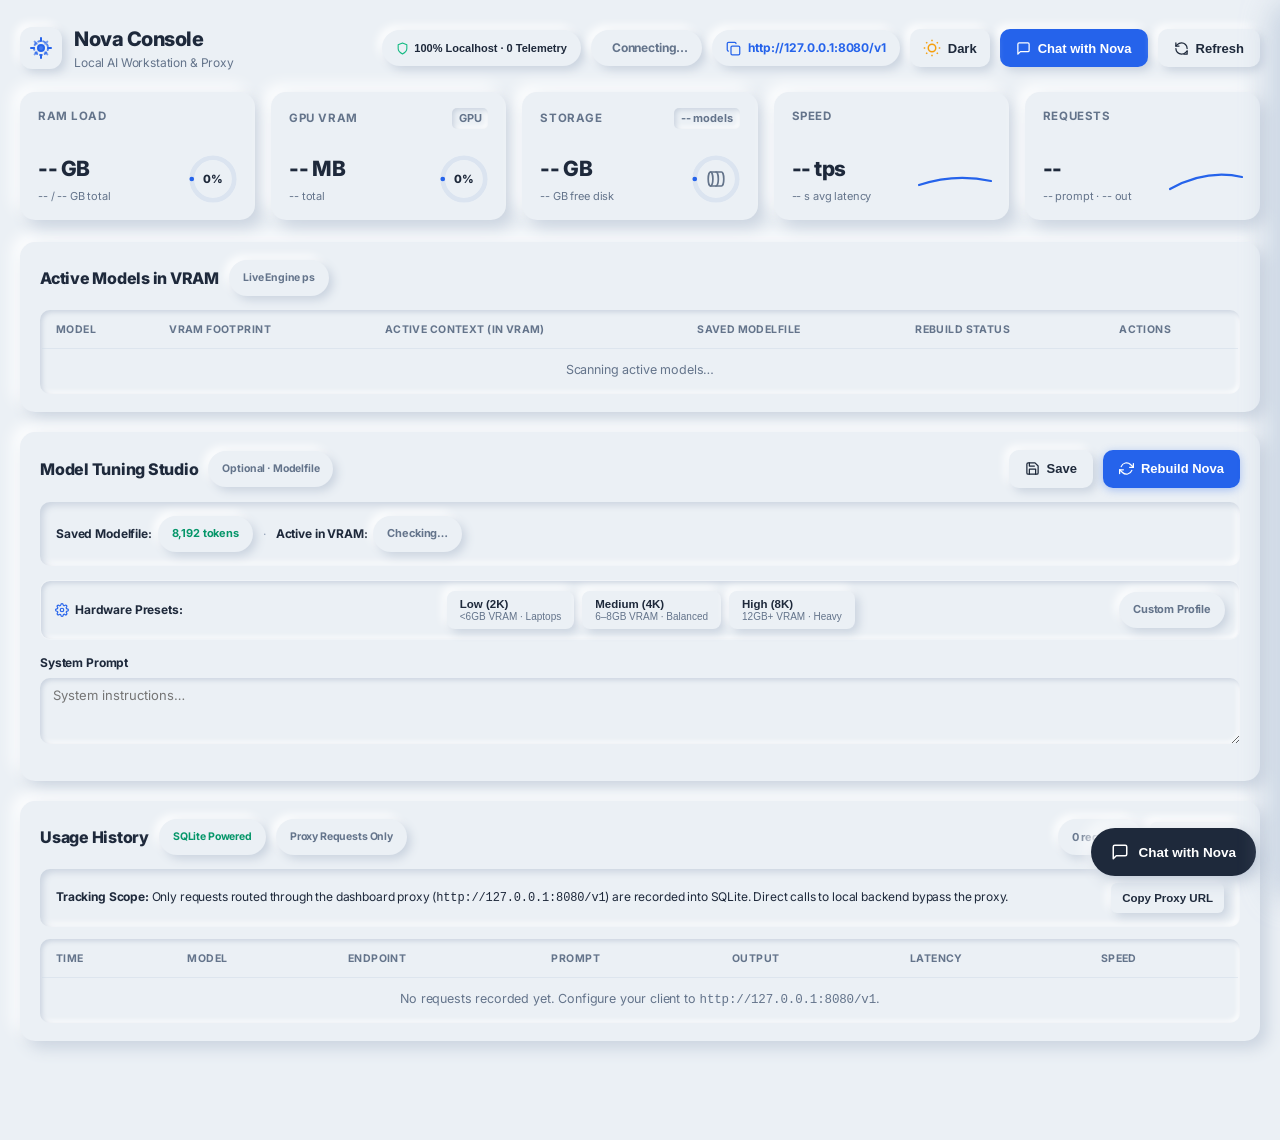
==== app/templates/dashboard.html @ f9e0f68a "refactor: clean repository root, move Modelfile and templates into app/, and consolidate scripts" ====
<!doctype html>
<html lang="en">
<head>
  <meta charset="utf-8">
  <meta name="viewport" content="width=device-width, initial-scale=1">
  <title>Nova Console</title>
  <script>
    (function() {
      const saved = localStorage.getItem('nova_theme');
      if (saved === 'dark' || (!saved && window.matchMedia && window.matchMedia('(prefers-color-scheme: dark)').matches)) {
        document.documentElement.setAttribute('data-theme', 'dark');
      } else {
        document.documentElement.setAttribute('data-theme', 'light');
      }
    })();
  </script>
  <!-- Modern Google Fonts: Inter & JetBrains Mono -->
  <link rel="preconnect" href="https://fonts.googleapis.com">
  <link rel="preconnect" href="https://fonts.gstatic.com" crossorigin>
  <link href="https://fonts.googleapis.com/css2?family=Inter:wght@400;500;600;700;800&family=JetBrains+Mono:wght@400;500;600;700&display=swap" rel="stylesheet">
  <link rel="stylesheet" href="/static/css/dashboard.css">
</head>
<body>

<main>
  <!-- Header -->
  <header class="header">
    <div class="brand">
      <div class="brand-icon">
        <svg class="icon brand-svg" viewBox="0 0 24 24" fill="none" stroke="currentColor" stroke-width="2" stroke-linecap="round" stroke-linejoin="round" style="width:24px;height:24px;">
          <circle cx="12" cy="12" r="3" fill="currentColor" fill-opacity="0.85"/>
          <path d="M12 2v3M12 19v3M2 12h3M19 12h3"/>
          <path d="M18.36 5.64l-2.12 2.12M7.76 16.24l-2.12 2.12M5.64 5.64l2.12 2.12M16.24 16.24l2.12 2.12" opacity="0.6"/>
          <circle cx="12" cy="12" r="7" stroke-dasharray="2 3" opacity="0.75"/>
        </svg>
      </div>
      <div>
        <h1 class="brand-title">Nova Console</h1>
        <p class="brand-desc">Local AI Workstation &amp; Proxy</p>
      </div>
    </div>
    <div class="header-actions">
      <!-- Release Update Notifier Pill (0 MB background RAM) -->
      <a id="updatePill" class="neu-pill update-badge" style="display:none; text-decoration:none; cursor:pointer;" target="_blank" rel="noopener" title="Click to view new release on GitHub">
        <span class="dot" style="background:#3b82f6; box-shadow:0 0 8px rgba(59, 130, 246, 0.8);"></span>
        <span id="updatePillText">Update Available</span>
      </a>
      <!-- Trust & Privacy Audit Badge -->
      <button id="trustBadgeBtn" class="neu-pill" style="cursor:pointer; display:inline-flex; align-items:center; gap:5px; border:none;" onclick="openTrustModal()" title="View Open Source & Privacy Transparency Report">
        <svg class="icon" viewBox="0 0 24 24" style="width:13px;height:13px;color:#10b981;"><path d="M12 22s8-4 8-10V5l-8-3-8 3v7c0 6 8 10 8 10z"/></svg>
        <span style="font-size:11px; font-weight:600; color:var(--ink);">100% Localhost · 0 Telemetry</span>
      </button>
      <span id="statusPill" class="neu-pill">
        <span class="dot"></span>
        <span id="statusText">Connecting…</span>
      </span>
      <span id="proxyPill" class="neu-pill proxy" title="Click to copy proxy URL">
        <svg class="icon" viewBox="0 0 24 24"><rect width="14" height="14" x="8" y="8" rx="2" ry="2"/><path d="M4 16c-1.1 0-2-.9-2-2V4c0-1.1.9-2 2-2h10c1.1 0 2 .9 2 2"/></svg>
        http://127.0.0.1:8080/v1
      </span>
      <!-- Animated Theme Toggle Button -->
      <button id="themeToggleBtn" class="theme-toggle-btn" title="Switch Theme (Dark / Light)" aria-label="Toggle Dark Mode">
        <div class="theme-icon-wrap">
          <svg class="theme-icon sun-icon" viewBox="0 0 24 24" fill="none" stroke="currentColor" stroke-width="2">
            <circle cx="12" cy="12" r="5"></circle>
            <line x1="12" y1="1" x2="12" y2="3"></line>
            <line x1="12" y1="21" x2="12" y2="23"></line>
            <line x1="4.22" y1="4.22" x2="5.64" y2="5.64"></line>
            <line x1="18.36" y1="18.36" x2="19.78" y2="19.78"></line>
            <line x1="1" y1="12" x2="3" y2="12"></line>
            <line x1="21" y1="12" x2="23" y2="12"></line>
            <line x1="4.22" y1="19.78" x2="5.64" y2="18.36"></line>
            <line x1="18.36" y1="5.64" x2="19.78" y2="4.22"></line>
          </svg>
          <svg class="theme-icon moon-icon" viewBox="0 0 24 24" fill="none" stroke="currentColor" stroke-width="2">
            <path d="M21 12.79A9 9 0 1 1 11.21 3 7 7 0 0 0 21 12.79z"></path>
          </svg>
        </div>
        <span id="themeToggleLabel">Dark</span>
      </button>
      <button id="headerChatBtn" class="btn btn-blue" title="Open Nova Chat">
        <svg class="icon" viewBox="0 0 24 24"><path d="M21 15a2 2 0 0 1-2 2H7l-4 4V5a2 2 0 0 1 2-2h14a2 2 0 0 1 2 2z"/></svg>
        Chat with Nova
      </button>
      <button id="refreshBtn" class="btn" title="Refresh">
        <svg class="icon" viewBox="0 0 24 24"><path d="M21 12a9 9 0 0 0-9-9 9.75 9.75 0 0 0-6.74 2.74L3 8"/><path d="M3 3v5h5"/><path d="M3 12a9 9 0 0 0 9 9 9.75 9.75 0 0 0 6.74-2.74L21 16"/><path d="M16 21h5v-5"/></svg>
        Refresh
      </button>
    </div>
  </header>

  <!-- Compact Actionable Alert (Only when active) -->
  <section id="diagnosticBar" class="diagnostic-bar"></section>

  <!-- 5 Perfectly Uniform Stat Cards (Identical Dimensions & Layout, Zero Duplicate Info) -->
  <section class="metrics-grid">
    <!-- Card 1: RAM (In-Card Radial Gauge) -->
    <div class="stat-card">
      <div class="stat-head">
        <span class="stat-label">RAM Load</span>
      </div>
      <div class="stat-body">
        <div>
          <div class="stat-val" id="ramVal">-- GB</div>
          <div class="stat-sub" id="ramSub">-- / -- GB total</div>
        </div>
        <svg class="radial-gauge" viewBox="0 0 36 36">
          <path class="gauge-bg" d="M18 2.0845 a 15.9155 15.9155 0 0 1 0 31.831 a 15.9155 15.9155 0 0 1 0 -31.831"/>
          <path id="ramGauge" class="gauge-fill" stroke-dasharray="0, 100" d="M18 2.0845 a 15.9155 15.9155 0 0 1 0 31.831 a 15.9155 15.9155 0 0 1 0 -31.831"/>
          <text id="ramGaugeText" x="18" y="21" class="gauge-text">0%</text>
        </svg>
      </div>
    </div>

    <!-- Card 2: GPU VRAM (In-Card Radial Gauge) -->
    <div class="stat-card">
      <div class="stat-head">
        <span class="stat-label">GPU VRAM</span>
        <span class="tag-neu" id="gpuTag">GPU</span>
      </div>
      <div class="stat-body">
        <div>
          <div class="stat-val" id="gpuVal">-- MB</div>
          <div class="stat-sub" id="gpuSub">-- total</div>
        </div>
        <svg class="radial-gauge" viewBox="0 0 36 36">
          <path class="gauge-bg" d="M18 2.0845 a 15.9155 15.9155 0 0 1 0 31.831 a 15.9155 15.9155 0 0 1 0 -31.831"/>
          <path id="gpuGauge" class="gauge-fill" stroke-dasharray="0, 100" d="M18 2.0845 a 15.9155 15.9155 0 0 1 0 31.831 a 15.9155 15.9155 0 0 1 0 -31.831"/>
          <text id="gpuGaugeText" x="18" y="21" class="gauge-text">0%</text>
        </svg>
      </div>
    </div>

    <!-- Card 3: Storage (In-Card Radial Gauge) -->
    <div class="stat-card">
      <div class="stat-head">
        <span class="stat-label">Storage</span>
        <span class="tag-neu" id="modelsTag">-- models</span>
      </div>
      <div class="stat-body">
        <div>
          <div class="stat-val" id="storageVal">-- GB</div>
          <div class="stat-sub" id="diskFreeVal">-- GB free disk</div>
        </div>
        <svg class="radial-gauge" viewBox="0 0 36 36">
          <path class="gauge-bg" d="M18 2.0845 a 15.9155 15.9155 0 0 1 0 31.831 a 15.9155 15.9155 0 0 1 0 -31.831"/>
          <path id="storageGauge" class="gauge-fill" stroke="#059669" stroke-dasharray="0, 100" d="M18 2.0845 a 15.9155 15.9155 0 0 1 0 31.831 a 15.9155 15.9155 0 0 1 0 -31.831"/>
          <g transform="translate(11, 11)">
            <svg width="14" height="14" viewBox="0 0 24 24" fill="none" stroke="currentColor" stroke-width="2.2" stroke-linecap="round" stroke-linejoin="round" style="color:var(--ink-muted);transform:rotate(90deg);transform-origin:7px 7px;">
              <ellipse cx="12" cy="5" rx="9" ry="3"/>
              <path d="M21 12c0 1.66-4 3-9 3s-9-1.34-9-3"/>
              <path d="M3 5v14c0 1.66 4 3 9 3s9-1.34 9-3V5"/>
            </svg>
          </g>
        </svg>
      </div>
    </div>

    <!-- Card 4: Generation Speed (In-Card SVG Sparkline Trend) -->
    <div class="stat-card">
      <div class="stat-head">
        <span class="stat-label">Speed</span>
      </div>
      <div class="stat-body">
        <div>
          <div class="stat-val" id="tpsVal">-- tps</div>
          <div class="stat-sub" id="latencyVal">-- s avg latency</div>
        </div>
        <!-- In-Card Sparkline Graph -->
        <svg class="sparkline-svg" viewBox="0 0 72 36">
          <path id="tpsSparkFill" class="spark-fill" d="M0,36 L72,36 Z"/>
          <path id="tpsSparkLine" class="spark-line" d="M0,24 Q36,12 72,20"/>
        </svg>
      </div>
    </div>

    <!-- Card 5: Proxied Requests (In-Card SVG Sparkline Trend) -->
    <div class="stat-card">
      <div class="stat-head">
        <span class="stat-label">Requests</span>
      </div>
      <div class="stat-body">
        <div>
          <div class="stat-val" id="requestsVal">--</div>
          <div class="stat-sub" id="tokensVal">-- prompt · -- out</div>
        </div>
        <!-- In-Card Sparkline Graph -->
        <svg class="sparkline-svg" viewBox="0 0 72 36">
          <path id="reqSparkFill" class="spark-fill" d="M0,36 L72,36 Z"/>
          <path id="reqSparkLine" class="spark-line" d="M0,28 Q36,8 72,16"/>
        </svg>
      </div>
    </div>
  </section>

  <!-- Active VRAM Models -->
  <section class="panel neu-card">
    <div class="panel-head">
      <div style="display:flex; align-items:center; gap:10px;">
        <h2 class="panel-title">Active Models in VRAM</h2>
        <span class="neu-pill" id="backendTypeBadge" style="font-size:10.5px;">Live Engine ps</span>
      </div>
    </div>
    <div class="neu-table-wrap">
      <table>
        <thead>
          <tr>
            <th>Model</th>
            <th>VRAM Footprint</th>
            <th>Active Context (In VRAM)</th>
            <th>Saved Modelfile</th>
            <th>Rebuild Status</th>
            <th>Actions</th>
          </tr>
        </thead>
        <tbody id="loadedBody">
          <tr><td colspan="6" style="color:var(--ink-muted);text-align:center;padding:12px;">Scanning active models…</td></tr>
        </tbody>
      </table>
    </div>
  </section>

  <!-- Nova Modelfile Editor (Optional Power-User Tool) -->
  <section class="panel neu-card">
    <div class="panel-head">
      <div style="display:flex; align-items:center; gap:10px;">
        <h2 class="panel-title">Model Tuning Studio</h2>
        <span class="neu-pill" style="font-size:10.5px;">Optional · Modelfile</span>
      </div>
      <div style="display:flex; gap:10px;">
        <button id="saveModelBtn" class="btn">
          <svg class="icon" viewBox="0 0 24 24"><path d="M19 21H5a2 2 0 0 1-2-2V5a2 2 0 0 1 2-2h11l5 5v11a2 2 0 0 1-2 2z"/><polyline points="17 21 17 13 7 13 7 21"/><polyline points="7 3 7 8 15 8"/></svg>
          Save
        </button>
        <button id="rebuildBtn" class="btn btn-primary">
          <svg class="icon" viewBox="0 0 24 24"><polyline points="23 4 23 10 17 10"/><polyline points="1 20 1 14 7 14"/><path d="M3.51 9a9 9 0 0 1 14.85-3.36L23 10M1 14l4.64 4.36A9 9 0 0 0 20.49 15"/></svg>
          Rebuild Nova
        </button>
      </div>
    </div>

    <!-- Modelfile Context & Status Banner -->
    <div id="modelfileStatusBanner" class="neu-inset-well" style="margin-bottom:14px; font-size:12px; display:flex; justify-content:space-between; align-items:center; flex-wrap:wrap; gap:10px;">
      <div style="display:flex; align-items:center; flex-wrap:wrap; gap:6px;">
        <span style="font-weight:700; color:var(--ink);">Saved Modelfile:</span>
        <span id="bannerSavedCtx" class="neu-pill ok" style="font-size:11px;">8,192 tokens</span>
        <span style="margin:0 4px; color:var(--ink-subtle);">·</span>
        <span style="font-weight:700; color:var(--ink);">Active in VRAM:</span>
        <span id="bannerActiveCtx" class="neu-pill" style="font-size:11px;">Checking…</span>
      </div>
      <div id="bannerRebuildNotice" style="font-size:11.5px; font-weight:600;"></div>
    </div>

    <!-- Hardware Tuning Presets Bar -->
    <div class="studio-preset-bar">
      <div class="preset-label-wrap">
        <svg class="icon" viewBox="0 0 24 24" style="width:14px;height:14px;color:var(--accent-blue);"><circle cx="12" cy="12" r="3"/><path d="M19.4 15a1.65 1.65 0 0 0 .33 1.82l.06.06a2 2 0 0 1 0 2.83 2 2 0 0 1-2.83 0l-.06-.06a1.65 1.65 0 0 0-1.82-.33 1.65 1.65 0 0 0-1 1.51V21a2 2 0 0 1-2 2 2 2 0 0 1-2-2v-.09A1.65 1.65 0 0 0 9 19.4a1.65 1.65 0 0 0-1.82.33l-.06.06a2 2 0 0 1-2.83 0 2 2 0 0 1 0-2.83l.06-.06a1.65 1.65 0 0 0 .33-1.82 1.65 1.65 0 0 0-1.51-1H3a2 2 0 0 1-2-2 2 2 0 0 1 2-2h.09A1.65 1.65 0 0 0 4.6 9a1.65 1.65 0 0 0-.33-1.82l-.06-.06a2 2 0 0 1 0-2.83 2 2 0 0 1 2.83 0l.06.06a1.65 1.65 0 0 0 1.82.33H9a1.65 1.65 0 0 0 1-1.51V3a2 2 0 0 1 2-2 2 2 0 0 1 2 2v.09a1.65 1.65 0 0 0 1 1.51 1.65 1.65 0 0 0 1.82-.33l.06-.06a2 2 0 0 1 2.83 0 2 2 0 0 1 0 2.83l-.06.06a1.65 1.65 0 0 0-.33 1.82V9a1.65 1.65 0 0 0 1.51 1H21a2 2 0 0 1 2 2 2 2 0 0 1-2 2h-.09a1.65 1.65 0 0 0-1.51 1z"/></svg>
        <span style="font-weight:700; font-size:12px; color:var(--ink);">Hardware Presets:</span>
      </div>
      <div class="preset-buttons">
        <button type="button" class="preset-btn" id="presetLowBtn" onclick="applyPreset('low')" title="Optimized for laptops and GPUs with <6 GB VRAM">
          <span class="preset-title">Low (2K)</span>
          <span class="preset-sub">&lt;6GB VRAM · Laptops</span>
        </button>
        <button type="button" class="preset-btn" id="presetMedBtn" onclick="applyPreset('medium')" title="Standard balanced profile for 6-8 GB VRAM">
          <span class="preset-title">Medium (4K)</span>
          <span class="preset-sub">6–8GB VRAM · Balanced</span>
        </button>
        <button type="button" class="preset-btn" id="presetHighBtn" onclick="applyPreset('high')" title="Full power 8K context profile for 12+ GB VRAM">
          <span class="preset-title">High (8K)</span>
          <span class="preset-sub">12GB+ VRAM · Heavy</span>
        </button>
      </div>
      <div class="preset-status-wrap">
        <span id="activePresetBadge" class="neu-pill" style="font-size:11px;">Custom Profile</span>
      </div>
    </div>

    <div style="margin-bottom:12px;">
      <label for="systemPrompt" style="display:block; margin-bottom:6px; font-weight:700; font-size:12px;">System Prompt</label>
      <textarea id="systemPrompt" rows="3" placeholder="System instructions…"></textarea>
    </div>
    <div id="paramsContainer" class="params-grid"></div>
  </section>

  <!-- Usage History -->
  <section class="panel neu-card" id="historyPanel">
    <div class="panel-head" style="cursor:pointer;" onclick="toggleHistoryCollapse(event)">
      <div style="display:flex; align-items:center; gap:10px;">
        <h2 class="panel-title" style="user-select:none;">Usage History</h2>
        <span class="neu-pill ok" style="font-size:10.5px;">SQLite Powered</span>
        <span class="neu-pill" style="font-size:10.5px;">Proxy Requests Only</span>
      </div>
      <div style="display:flex; align-items:center; gap:8px;">
        <span id="historyRowCountBadge" class="neu-pill" style="font-size:11px;">0 requests</span>
        <button id="historyCollapseBtn" class="btn btn-sm" onclick="toggleHistoryCollapse(event)" title="Collapse / Expand Usage History" style="display:flex; align-items:center; gap:5px;">
          <span id="historyCollapseLabel">Collapse</span>
          <svg id="historyChevron" class="icon" style="transition:transform 0.25s ease;" viewBox="0 0 24 24"><polyline points="6 9 12 15 18 9"/></svg>
        </button>
      </div>
    </div>
    <div id="historyContentWrap">
      <div class="neu-inset-well" style="margin-bottom:12px; font-size:12px; display:flex; justify-content:space-between; align-items:center; flex-wrap:wrap; gap:8px;">
        <div>
          <strong style="color:var(--ink);">Tracking Scope:</strong> Only requests routed through the dashboard proxy (<code>http://127.0.0.1:8080/v1</code>) are recorded into SQLite. Direct calls to local backend bypass the proxy.
        </div>
        <button class="btn btn-sm" onclick="navigator.clipboard.writeText('http://127.0.0.1:8080/v1'); showToast({ title: 'Proxy Copied', message: 'http://127.0.0.1:8080/v1 copied to clipboard.', type: 'success' })">
          Copy Proxy URL
        </button>
      </div>
      <div class="neu-table-wrap">
        <table>
          <thead>
            <tr>
              <th>Time</th>
              <th>Model</th>
              <th>Endpoint</th>
              <th>Prompt</th>
              <th>Output</th>
              <th>Latency</th>
              <th>Speed</th>
            </tr>
          </thead>
          <tbody id="historyBody">
            <tr><td colspan="7" style="color:var(--ink-muted);text-align:center;padding:12px;">No requests recorded yet. Configure your client to <code>http://127.0.0.1:8080/v1</code>.</td></tr>
          </tbody>
        </table>
      </div>
      <div id="historyViewMoreWrap" style="display:none; text-align:center; padding:12px 0 2px 0;">
        <button id="historyViewMoreBtn" class="btn btn-sm" onclick="toggleHistoryViewMore()" style="display:inline-flex; align-items:center; gap:6px; font-weight:600;">
          <span id="historyViewMoreLabel">View More</span>
          <svg id="historyViewMoreChevron" class="icon" style="width:14px;height:14px;transition:transform 0.2s ease;" viewBox="0 0 24 24"><polyline points="6 9 12 15 18 9"/></svg>
        </button>
      </div>
    </div>
  </section>
</main>

<!-- Floating Chat Button -->
<button id="fabChatBtn" class="floating-chat-btn" title="Open Nova Chat">
  <svg class="icon" style="width:18px;height:18px;" viewBox="0 0 24 24"><path d="M21 15a2 2 0 0 1-2 2H7l-4 4V5a2 2 0 0 1 2-2h14a2 2 0 0 1 2 2z"/></svg>
  <span>Chat with Nova</span>
</button>

<!-- Neumorphic Slide-Over Chat Sidebar (Extendable / Resizable) -->
<div id="chatBackdrop" class="chat-backdrop"></div>
<aside id="chatSidebar" class="chat-sidebar" aria-label="Nova Chat">
  <!-- Draggable Left Border Slider Grip -->
  <div id="chatResizer" class="chat-resizer" title="Drag left/right to resize sidebar">
    <div class="chat-resizer-handle">
      <span></span>
      <span></span>
      <span></span>
    </div>
  </div>

  <div class="chat-header">
    <div style="display:flex; align-items:center; gap:10px;">
      <div class="chat-avatar">
        <svg class="icon brand-svg" viewBox="0 0 24 24" fill="none" stroke="currentColor" stroke-width="2" stroke-linecap="round" stroke-linejoin="round" style="width:20px;height:20px;">
          <circle cx="12" cy="12" r="3" fill="currentColor" fill-opacity="0.85"/>
          <path d="M12 2v3M12 19v3M2 12h3M19 12h3"/>
          <path d="M18.36 5.64l-2.12 2.12M7.76 16.24l-2.12 2.12M5.64 5.64l2.12 2.12M16.24 16.24l2.12 2.12" opacity="0.6"/>
          <circle cx="12" cy="12" r="7" stroke-dasharray="2 3" opacity="0.75"/>
        </svg>
      </div>
      <div>
        <div style="font-size:15px; font-weight:800; color:var(--ink);">Nova Chat</div>
        <div id="chatModelBadge" style="font-size:11px; color:var(--ink-muted); font-family:monospace;">nova:latest</div>
      </div>
    </div>
    <div style="display:flex; align-items:center; gap:6px;">
      <select id="chatModelSelect" style="max-width:130px; height:32px; padding:2px 6px; font-size:11.5px;"></select>
      <button id="clearChatBtn" class="btn btn-sm" title="Clear Chat History">
        <svg class="icon" viewBox="0 0 24 24"><polyline points="3 6 5 6 21 6"/><path d="M19 6v14a2 2 0 0 1-2 2H7a2 2 0 0 1-2-2V6m3 0V4a2 2 0 0 1 2-2h4a2 2 0 0 1 2 2v2"/></svg>
      </button>
      <button id="closeChatBtn" class="btn btn-sm" title="Close (Esc)">
        <svg class="icon" viewBox="0 0 24 24"><line x1="18" y1="6" x2="6" y2="18"/><line x1="6" y1="6" x2="18" y2="18"/></svg>
      </button>
    </div>
  </div>

  <div id="chatMessages" class="chat-messages">
    <div id="chatEmptyState" style="text-align:center; margin:auto; max-width:280px; padding:16px 0;">
      <h3 style="font-size:15px; font-weight:800; margin-bottom:4px; color:var(--ink);">Welcome to Nova Chat</h3>
      <p style="font-size:12px; color:var(--ink-muted); margin-bottom:14px;">Local AI conversation with reasoning, vision & command execution.</p>
      <div style="display:flex; flex-direction:column; gap:8px;">
        <button class="btn btn-sm" style="text-align:left; justify-content:flex-start;" onclick="sendStarterPrompt('resources')">Explain system resources</button>
        <button class="btn btn-sm" style="text-align:left; justify-content:flex-start;" onclick="sendStarterPrompt('script')">Write Python AI script</button>
      </div>
    </div>
  </div>

  <div class="chat-footer">
    <div class="chat-controls-bar">
      <div style="display:flex; align-items:center; gap:8px;">
        <!-- Thinking Toggle -->
        <label class="neu-switch-wrap" title="Toggle Thinking reasoning trace">
          <span class="neu-switch sm">
            <input id="chatThinkToggle" type="checkbox">
            <span class="neu-slider"></span>
          </span>
          <span class="neu-switch-label">Thinking</span>
        </label>

        <!-- Reasoning Preview Mode -->
        <div class="chat-preview-wrap">
          <span class="chat-preview-label">Preview:</span>
          <select id="previewThinkingSelect" class="neu-select-compact">
            <option value="summary" selected>Summary</option>
            <option value="full">Full Thinking</option>
            <option value="hidden">Hidden</option>
          </select>
        </div>
      </div>

      <!-- Save Chat to SQLite Toggle -->
      <label class="neu-switch-wrap" title="Save conversation history in SQLite database (nova-dashboard.db)">
        <span class="neu-switch sm">
          <input id="saveChatToggle" type="checkbox">
          <span class="neu-slider"></span>
        </span>
        <span class="neu-switch-label">Save Chat</span>
      </label>
    </div>

    <!-- Chat Input Container with Attachment & Voice -->
    <div class="chat-input-container">
      <!-- Attachment Preview (Image Thumbnail) -->
      <div id="chatAttachmentPreview" class="chat-attachment-chip" style="display:none;">
        <img id="chatAttachmentThumb" src="" alt="Attachment thumbnail">
        <div class="chat-attachment-info">
          <span id="chatAttachmentName" class="chat-attachment-name">image.png</span>
          <span id="chatAttachmentSize" class="chat-attachment-size">0 KB</span>
        </div>
        <button type="button" id="removeAttachmentBtn" class="chat-attachment-remove" title="Remove attachment">
          <svg viewBox="0 0 24 24" width="13" height="13" stroke="currentColor" stroke-width="2.5" fill="none"><line x1="18" y1="6" x2="6" y2="18"/><line x1="6" y1="6" x2="18" y2="18"/></svg>
        </button>
      </div>

      <div class="chat-input-well">
        <!-- File/Image Attach Button -->
        <input type="file" id="chatFileInput" accept="image/png,image/jpeg,image/webp,image/gif" style="display:none;">
        <button type="button" id="chatAttachBtn" class="chat-action-btn" title="Attach Image (Multimodal LLMs)">
          <svg class="icon" viewBox="0 0 24 24" fill="none" stroke="currentColor" stroke-width="2" stroke-linecap="round" stroke-linejoin="round"><path d="M21.44 11.05l-9.19 9.19a6 6 0 0 1-8.49-8.49l9.19-9.19a4 4 0 0 1 5.66 5.66l-9.2 9.19a2 2 0 0 1-2.83-2.83l8.49-8.48"/></svg>
        </button>

        <textarea id="chatInput" class="chat-textarea" placeholder="Message Nova or attach an image..." rows="1"></textarea>

        <!-- Voice Input (Mic) Button -->
        <button type="button" id="chatVoiceBtn" class="chat-action-btn" title="Voice Input (Speech-to-Text)">
          <svg class="icon" viewBox="0 0 24 24" fill="none" stroke="currentColor" stroke-width="2" stroke-linecap="round" stroke-linejoin="round"><path d="M12 1a3 3 0 0 0-3 3v8a3 3 0 0 0 6 0V4a3 3 0 0 0-3-3z"/><path d="M19 10v2a7 7 0 0 1-14 0v-2"/><line x1="12" y1="19" x2="12" y2="23"/><line x1="8" y1="23" x2="16" y2="23"/></svg>
        </button>

        <!-- Send Button -->
        <button id="chatSendBtn" class="chat-send-btn" title="Send (Enter)">
          <svg class="icon" viewBox="0 0 24 24" fill="none" stroke="currentColor" stroke-width="2"><line x1="22" y1="2" x2="11" y2="13"/><polygon points="22 2 15 22 11 13 2 9 22 2"/></svg>
        </button>
      </div>
    </div>
  </div>
</aside>

<!-- Rebuild Nova Warning & Confirmation Modal -->
<div id="rebuildModal" class="neu-modal-backdrop" style="display:none;">
  <div class="neu-modal">
    <div style="display:flex; align-items:center; gap:12px; margin-bottom:12px;">
      <div style="width:38px; height:38px; border-radius:50%; background:rgba(239, 68, 68, 0.12); color:#ef4444; display:flex; align-items:center; justify-content:center; flex-shrink:0;">
        <svg width="22" height="22" viewBox="0 0 24 24" fill="none" stroke="currentColor" stroke-width="2"><path d="M10.29 3.86L1.82 18a2 2 0 0 0 1.71 3h16.94a2 2 0 0 0 1.71-3L13.71 3.86a2 2 0 0 0-3.42 0z"/><line x1="12" y1="9" x2="12" y2="13"/><line x1="12" y1="17" x2="12.01" y2="17"/></svg>
      </div>
      <div>
        <h3 style="margin:0; font-size:15px; font-weight:800; color:var(--ink);">Rebuild Nova Model</h3>
        <div style="font-size:11.5px; color:var(--ink-muted);">Base Model: <code>FROM qwen3.5:4b</code></div>
      </div>
    </div>
    <div class="neu-inset-well" style="margin-bottom:14px; font-size:12.5px; line-height:1.5; color:var(--ink);">
      <p style="margin:0 0 8px 0;">
        This will re-compile <code>nova:latest</code> from base model <code>qwen3.5:4b</code> using the parameters saved in your Modelfile:
      </p>
      <ul style="margin:0 0 8px 18px; padding:0; font-size:12px; color:var(--ink);">
        <li>Saved Context Window: <strong id="modalCtxLen">8,192</strong> tokens</li>
        <li>Active VRAM Context: <strong id="modalActiveCtx">—</strong> tokens</li>
      </ul>
      <div style="color:#d97706; font-size:11.5px; font-weight:600;">
        ⚠️ Warning: Active models in VRAM will be unloaded during rebuild. The engine re-creates layers from the base model.
      </div>
    </div>
    <div style="display:flex; justify-content:flex-end; gap:10px;">
      <button class="btn" onclick="closeRebuildModal()">Cancel</button>
      <button id="modalConfirmBtn" class="btn btn-primary" style="background:#ef4444; color:#fff;" onclick="confirmRebuildNova()">Confirm & Rebuild</button>
    </div>
  </div>
</div>

<!-- Command Approval Modal -->
<div id="cmdApprovalModal" class="neu-modal-backdrop" style="display:none;">
  <div class="neu-modal" style="max-width:520px;">
    <div style="display:flex; align-items:center; gap:12px; margin-bottom:12px;">
      <div style="width:38px; height:38px; border-radius:50%; background:rgba(37, 99, 235, 0.12); color:#2563eb; display:flex; align-items:center; justify-content:center; flex-shrink:0;">
        <svg width="20" height="20" viewBox="0 0 24 24" fill="none" stroke="currentColor" stroke-width="2"><polyline points="4 17 10 11 4 5"/><line x1="12" y1="19" x2="20" y2="19"/></svg>
      </div>
      <div>
        <h3 style="margin:0; font-size:15px; font-weight:800; color:var(--ink);">System Command Approval</h3>
        <div style="font-size:11.5px; color:var(--ink-muted);">Requires explicit user consent before execution</div>
      </div>
    </div>
    
    <div class="neu-inset-well" style="margin-bottom:12px; padding:12px;">
      <div style="display:flex; justify-content:space-between; align-items:center; margin-bottom:6px;">
        <span style="font-size:11px; font-weight:700; color:var(--ink-muted); text-transform:uppercase;">Command to Execute:</span>
        <span id="cmdRiskBadge" class="neu-pill" style="font-size:10.5px; min-height:22px; padding:2px 8px;">Safe / Read-only</span>
      </div>
      <pre style="background:rgba(0,0,0,0.1); padding:10px 12px; border-radius:6px; font-family:monospace; font-size:12.5px; white-space:pre-wrap; color:var(--ink); margin:0;" id="cmdModalCode"></pre>
      <div id="cmdRiskWarning" style="font-size:11.5px; margin-top:8px; line-height:1.4;"></div>
    </div>

    <div style="font-size:11.5px; color:var(--ink-subtle); margin-bottom:14px;">
      Target: <code id="cmdModalDir" style="color:var(--ink);">Current Project Directory</code>
    </div>

    <div style="display:flex; justify-content:flex-end; gap:10px;">
      <button class="btn" onclick="closeCmdApprovalModal()">Decline</button>
      <button id="cmdApproveBtn" class="btn btn-primary" onclick="confirmCmdExecution()">Approve & Run</button>
    </div>
  </div>
</div>

<!-- Trust, Privacy & Legitimacy Modal -->
<div id="trustModal" class="neu-modal-backdrop" style="display:none;">
  <div class="neu-modal" style="max-width:560px;">
    <div style="display:flex; align-items:center; justify-content:space-between; margin-bottom:14px;">
      <div style="display:flex; align-items:center; gap:12px;">
        <div style="width:40px; height:40px; border-radius:12px; background:rgba(16, 185, 129, 0.12); color:#10b981; display:flex; align-items:center; justify-content:center; flex-shrink:0;">
          <svg width="22" height="22" viewBox="0 0 24 24" fill="none" stroke="currentColor" stroke-width="2"><path d="M12 22s8-4 8-10V5l-8-3-8 3v7c0 6 8 10 8 10z"/></svg>
        </div>
        <div>
          <h3 style="margin:0; font-size:16px; font-weight:800; color:var(--ink);">Trust &amp; Privacy Transparency</h3>
          <div style="font-size:11.5px; color:var(--ink-muted);">Built for the local AI enthusiast community · 100% Legit &amp; Open Source</div>
        </div>
      </div>
      <button class="btn btn-sm" onclick="closeTrustModal()" style="border-radius:50%; width:28px; height:28px; padding:0; display:flex; align-items:center; justify-content:center;">✕</button>
    </div>

    <div class="neu-inset-well" style="margin-bottom:14px; padding:12px; display:flex; flex-direction:column; gap:10px;">
      <div style="display:flex; align-items:flex-start; gap:10px;">
        <span style="color:#10b981; font-size:15px;">✓</span>
        <div>
          <strong style="font-size:12px; color:var(--ink);">100% Offline Loopback (`127.0.0.1` Only)</strong>
          <p style="margin:2px 0 0 0; font-size:11px; color:var(--ink-muted); line-height:1.4;">
            Nova Console strictly binds to localhost. It does not open firewall ports, does not accept inbound traffic from your local network, and cannot be accessed externally.
          </p>
        </div>
      </div>
      <div style="display:flex; align-items:flex-start; gap:10px;">
        <span style="color:#10b981; font-size:15px;">✓</span>
        <div>
          <strong style="font-size:12px; color:var(--ink);">Zero Outbound Telemetry or Tracking</strong>
          <p style="margin:2px 0 0 0; font-size:11px; color:var(--ink-muted); line-height:1.4;">
            No tracking pixels, no Google Analytics, no telemetry pings, and no account requirements. Your prompts, code, model weights, and tokens never leave your local drive.
          </p>
        </div>
      </div>
      <div style="display:flex; align-items:flex-start; gap:10px;">
        <span style="color:#10b981; font-size:15px;">✓</span>
        <div>
          <strong style="font-size:12px; color:var(--ink);">Strict Command Approval Sandbox</strong>
          <p style="margin:2px 0 0 0; font-size:11px; color:var(--ink-muted); line-height:1.4;">
            AI models cannot run silent background terminal commands. Every command requires an explicit modal review with risk analysis before execution.
          </p>
        </div>
      </div>
      <div style="display:flex; align-items:flex-start; gap:10px;">
        <span style="color:#10b981; font-size:15px;">✓</span>
        <div>
          <strong style="font-size:12px; color:var(--ink);">Fully Inspectable Open Source (MIT)</strong>
          <p style="margin:2px 0 0 0; font-size:11px; color:var(--ink-muted); line-height:1.4;">
            No closed-source DLLs or obfuscated blobs. You can read, audit, and modify every line of Python and JavaScript, or run directly via <code>python launch.py</code> without compiling.
          </p>
        </div>
      </div>
    </div>

    <div style="display:flex; justify-content:space-between; align-items:center; flex-wrap:wrap; gap:8px;">
      <span style="font-size:11px; color:var(--ink-subtle);">License: <strong>MIT Open Source</strong></span>
      <div style="display:flex; gap:8px;">
        <button class="btn btn-sm" onclick="window.open('https://github.com/ad4rshp/nova-console', '_blank')">View GitHub Source</button>
        <button class="btn btn-sm btn-primary" onclick="closeTrustModal()">Close</button>
      </div>
    </div>
  </div>
</div>

<!-- Toast Container -->
<div id="toastContainer"></div>

  <!-- Modular Dashboard Scripts -->
  <script src="/static/js/dashboard.js"></script>
</body>
</html>
---- static/css/dashboard.css ----
:root {
      /* Neumorphism 2.0: Clean Soft Grey & White Canvas */
      --bg: #ebf0f5;
      --shadow-light: #ffffff;
      --shadow-dark: #cad3df;
      --shadow-dark-deep: #bcc7d6;
      
      --neu-extruded: 7px 7px 16px var(--shadow-dark), -7px -7px 16px var(--shadow-light);
      --neu-extruded-sm: 4px 4px 10px var(--shadow-dark), -4px -4px 10px var(--shadow-light);
      --neu-extruded-hover: 9px 9px 20px var(--shadow-dark-deep), -9px -9px 20px var(--shadow-light);
      --neu-inset: inset 3px 3px 7px var(--shadow-dark), inset -3px -3px 7px var(--shadow-light);
      --neu-inset-sm: inset 2px 2px 5px var(--shadow-dark), inset -2px -2px 5px var(--shadow-light);
      --neu-pressed: inset 2px 2px 5px var(--shadow-dark), inset -2px -2px 5px var(--shadow-light);
      
      --ink: #1e293b;
      --ink-muted: #64748b;
      --ink-subtle: #94a3b8;
      
      --accent: #1e293b;
      --accent-blue: #2563eb;
      --accent-blue-hover: #1d4ed8;
      --accent-blue-subtle: #dbeafe;
      
      --ok: #059669;
      --warn: #d97706;
      --bad: #dc2626;
      
      --r-lg: 20px;
      --r: 15px;
      --r-sm: 10px;
      
      --ease: cubic-bezier(0.2, 0.8, 0.2, 1);
    }

    html[data-theme="dark"] {
      /* Neumorphism Dark: Deep Slate & Gunmetal Canvas */
      --bg: #14171f;
      --shadow-light: #1c212c;
      --shadow-dark: #0a0c10;
      --shadow-dark-deep: #06070a;

      --neu-extruded: 6px 6px 14px var(--shadow-dark), -6px -6px 14px var(--shadow-light);
      --neu-extruded-sm: 4px 4px 9px var(--shadow-dark), -4px -4px 9px var(--shadow-light);
      --neu-extruded-hover: 8px 8px 18px var(--shadow-dark-deep), -8px -8px 18px var(--shadow-light);
      --neu-inset: inset 3px 3px 6px var(--shadow-dark), inset -3px -3px 6px var(--shadow-light);
      --neu-inset-sm: inset 2px 2px 4px var(--shadow-dark), inset -2px -2px 4px var(--shadow-light);
      --neu-pressed: inset 2px 2px 4px var(--shadow-dark), inset -2px -2px 4px var(--shadow-light);

      --ink: #f1f5f9;
      --ink-muted: #94a3b8;
      --ink-subtle: #64748b;

      --accent: #f1f5f9;
      --accent-blue: #3b82f6;
      --accent-blue-hover: #60a5fa;
      --accent-blue-subtle: rgba(59, 130, 246, 0.2);

      --ok: #10b981;
      --warn: #f59e0b;
      --bad: #ef4444;
    }

    /* Dark Mode Component Overrides */
    html[data-theme="dark"] .stat-card,
    html[data-theme="dark"] .neu-card {
      border: 1px solid rgba(255, 255, 255, 0.05);
    }

    /* All Buttons in Dark Mode */
    html[data-theme="dark"] .btn {
      background: #181d26;
      color: #f1f5f9;
      box-shadow: 3px 3px 8px #090b0f, -2px -2px 6px #1f2533;
      border: 1px solid rgba(255, 255, 255, 0.05);
    }

    html[data-theme="dark"] .btn:hover:not(:disabled) {
      background: #1e2531;
      color: #ffffff;
      box-shadow: 4px 4px 12px #07090c, -3px -3px 9px #232a38;
      border-color: rgba(255, 255, 255, 0.1);
    }

    html[data-theme="dark"] .btn:active:not(:disabled) {
      background: #14171f;
      box-shadow: inset 2px 2px 5px #090b0f, inset -2px -2px 5px #1f2533;
    }

    /* Rebuild Nova & Primary Buttons */
    html[data-theme="dark"] .btn-primary {
      background: #2563eb !important;
      color: #ffffff !important;
      box-shadow: 0 0 14px rgba(37, 99, 235, 0.5) !important;
      border: 1px solid rgba(255, 255, 255, 0.15) !important;
    }

    html[data-theme="dark"] .btn-primary:hover:not(:disabled) {
      background: #3b82f6 !important;
      box-shadow: 0 0 20px rgba(59, 130, 246, 0.7) !important;
    }

    html[data-theme="dark"] .btn-blue {
      background: #2563eb !important;
      color: #ffffff !important;
      box-shadow: 0 0 14px rgba(37, 99, 235, 0.4) !important;
      border: 1px solid rgba(255, 255, 255, 0.12) !important;
    }

    html[data-theme="dark"] .btn-blue:hover:not(:disabled) {
      background: #3b82f6 !important;
      box-shadow: 0 0 18px rgba(59, 130, 246, 0.65) !important;
    }

    html[data-theme="dark"] #modalConfirmBtn {
      background: #dc2626 !important;
      color: #ffffff !important;
      box-shadow: 0 0 14px rgba(220, 38, 38, 0.5) !important;
    }

    html[data-theme="dark"] #modalConfirmBtn:hover:not(:disabled) {
      background: #ef4444 !important;
      box-shadow: 0 0 20px rgba(239, 68, 68, 0.7) !important;
    }

    /* Nova Chat Dark Mode Optimizations */
    html[data-theme="dark"] .chat-sidebar {
      background: #14171f;
      box-shadow: -10px 0 35px rgba(0, 0, 0, 0.75);
      border-left: 1px solid rgba(255, 255, 255, 0.08);
    }

    html[data-theme="dark"] .chat-backdrop {
      background: rgba(0, 0, 0, 0.65);
    }

    html[data-theme="dark"] .chat-avatar {
      background: #181d26;
      color: #60a5fa;
      box-shadow: 2px 2px 6px #090b0f, -2px -2px 5px #1f2533;
      border: 1px solid rgba(255, 255, 255, 0.05);
    }

    html[data-theme="dark"] .chat-messages {
      background: #10131a;
      box-shadow: inset 3px 3px 8px #07090c, inset -2px -2px 5px #1d222e;
      border: 1px solid rgba(255, 255, 255, 0.04);
    }

    html[data-theme="dark"] .chat-input-well {
      background: #10131a;
      box-shadow: inset 3px 3px 8px #07090c, inset -2px -2px 5px #1d222e;
      border: 1px solid rgba(255, 255, 255, 0.05);
    }

    html[data-theme="dark"] .chat-textarea {
      color: #f1f5f9 !important;
      background: transparent !important;
    }

    html[data-theme="dark"] .chat-textarea::placeholder {
      color: #64748b;
    }

    html[data-theme="dark"] .chat-send-btn {
      background: #2563eb;
      color: #ffffff !important;
      box-shadow: 0 0 12px rgba(37, 99, 235, 0.5);
    }

    html[data-theme="dark"] .chat-send-btn:hover {
      background: #3b82f6;
      box-shadow: 0 0 18px rgba(59, 130, 246, 0.75);
    }

    html[data-theme="dark"] .msg.assistant .msg-bubble {
      background: #181d26 !important;
      color: #f1f5f9 !important;
      box-shadow: 3px 3px 10px #080a0e, -1px -1px 4px #1c222e !important;
      border: 1px solid rgba(255, 255, 255, 0.06) !important;
    }

    html[data-theme="dark"] .msg.user .msg-bubble {
      background: linear-gradient(135deg, #2563eb, #1d4ed8) !important;
      color: #ffffff !important;
      box-shadow: 0 4px 14px rgba(37, 99, 235, 0.35) !important;
      border: 1px solid rgba(255, 255, 255, 0.12) !important;
    }

    html[data-theme="dark"] select,
    html[data-theme="dark"] input[type="number"],
    html[data-theme="dark"] input[type="text"],
    html[data-theme="dark"] textarea {
      background: #10131a;
      color: #f1f5f9;
      border: 1px solid rgba(255, 255, 255, 0.08);
      box-shadow: inset 2px 2px 5px #07090c, inset -1px -1px 3px #1d222e;
    }

    html[data-theme="dark"] select option {
      background: #14171f;
      color: #f1f5f9;
    }

    html[data-theme="dark"] select:focus,
    html[data-theme="dark"] input:focus,
    html[data-theme="dark"] textarea:focus {
      border-color: #3b82f6;
      box-shadow: 0 0 10px rgba(59, 130, 246, 0.45);
    }

    html[data-theme="dark"] .thinking-box {
      background: rgba(37, 99, 235, 0.12);
      border-left: 3px solid #3b82f6;
      color: #cbd5e1;
    }

    html[data-theme="dark"] .thinking-box summary {
      color: #93c5fd;
      font-weight: 600;
    }

    html[data-theme="dark"] .thinking-box pre {
      color: #94a3b8;
    }

    html[data-theme="dark"] .wave-dot {
      background: #3b82f6;
      box-shadow: 0 0 6px rgba(59, 130, 246, 0.8);
    }
    html[data-theme="dark"] .typing-wave span {
      color: #94a3b8 !important;
    }

    html[data-theme="dark"] .neu-inset-well {
      background: #10131a;
      box-shadow: inset 3px 3px 6px #07090c, inset -2px -2px 4px #1d222e;
      border: 1px solid rgba(255, 255, 255, 0.04);
    }

    html[data-theme="dark"] .param-box {
      background: #181d26;
      box-shadow: 3px 3px 8px #090b0f, -2px -2px 6px #1f2533;
      border: 1px solid rgba(255, 255, 255, 0.04);
    }

    html[data-theme="dark"] .neu-pill {
      background: #181d26;
      color: #94a3b8;
      box-shadow: 3px 3px 8px #090b0f, -2px -2px 6px #1f2533;
      border: 1px solid rgba(255, 255, 255, 0.04);
    }

    html[data-theme="dark"] .neu-pill.ok { color: #34d399; }
    html[data-theme="dark"] .neu-pill.ok .dot { background: #34d399; box-shadow: 0 0 8px rgba(52, 211, 153, 0.7); }
    html[data-theme="dark"] .neu-pill.bad { color: #f87171; }
    html[data-theme="dark"] .neu-pill.proxy { color: #60a5fa; }

    html[data-theme="dark"] input:checked + .neu-slider {
      background-color: rgba(37, 99, 235, 0.35);
    }
    html[data-theme="dark"] input:checked + .neu-slider:before {
      background-color: #3b82f6;
      box-shadow: 0 0 10px rgba(59, 130, 246, 0.8);
      transform: translate(20px, -50%);
    }
    html[data-theme="dark"] .neu-switch.sm input:checked + .neu-slider:before {
      transform: translate(14px, -50%);
    }

    html[data-theme="dark"] .gauge-bg {
      stroke: rgba(255, 255, 255, 0.08);
    }

    html[data-theme="dark"] .md-table th {
      background: #10131a;
      color: #cbd5e1;
      border-bottom: 2px solid rgba(255, 255, 255, 0.08);
    }

    html[data-theme="dark"] .md-table td {
      border-bottom: 1px solid rgba(255, 255, 255, 0.05);
    }

    html[data-theme="dark"] .md-table tr:hover td {
      background: rgba(255, 255, 255, 0.03);
    }

    html[data-theme="dark"] .md-inline-code {
      background: rgba(255, 255, 255, 0.08);
      color: #93c5fd;
    }

    html[data-theme="dark"] .neu-modal {
      background: #14171f;
      border: 1px solid rgba(255, 255, 255, 0.08);
      box-shadow: 16px 16px 40px rgba(0, 0, 0, 0.75), -8px -8px 24px rgba(255, 255, 255, 0.02);
    }

    html[data-theme="dark"] .floating-chat-btn {
      background: #2563eb;
      color: #ffffff;
      box-shadow: 5px 5px 16px #090b0e, -4px -4px 14px #222938;
      border: 1px solid rgba(255, 255, 255, 0.1);
    }

    /* Smooth page-wide transition for theme switching */
    html.theme-transition,
    html.theme-transition *,
    html.theme-transition *::before,
    html.theme-transition *::after {
      transition: background-color 0.3s ease, color 0.3s ease, border-color 0.3s ease, box-shadow 0.3s ease !important;
    }

    /* Animated Theme Toggle Button */
    .theme-toggle-btn {
      height: 38px;
      padding: 0 13px;
      border-radius: var(--r-sm);
      background: var(--bg);
      box-shadow: var(--neu-extruded-sm);
      color: var(--ink);
      border: none;
      display: inline-flex;
      align-items: center;
      gap: 7px;
      font-size: 13px;
      font-weight: 700;
      cursor: pointer;
      position: relative;
      user-select: none;
      transition: all 0.25s var(--ease);
    }

    .theme-toggle-btn:hover {
      box-shadow: var(--neu-extruded-hover);
      transform: translateY(-1px);
    }

    .theme-toggle-btn:active {
      box-shadow: var(--neu-pressed);
      transform: translateY(0);
    }

    .theme-icon-wrap {
      width: 18px;
      height: 18px;
      position: relative;
      display: flex;
      align-items: center;
      justify-content: center;
    }

    .theme-icon {
      width: 18px;
      height: 18px;
      position: absolute;
      top: 0;
      left: 0;
      transition: transform 0.45s cubic-bezier(0.34, 1.56, 0.64, 1), opacity 0.3s ease, color 0.3s ease;
    }

    .sun-icon {
      opacity: 1;
      transform: rotate(0deg) scale(1);
      color: #f59e0b;
    }

    .moon-icon {
      opacity: 0;
      transform: rotate(90deg) scale(0.3);
      color: #818cf8;
    }

    html[data-theme="dark"] .sun-icon {
      opacity: 0;
      transform: rotate(-90deg) scale(0.3);
    }

    html[data-theme="dark"] .moon-icon {
      opacity: 1;
      transform: rotate(0deg) scale(1);
    }

    .theme-toggle-btn:hover .sun-icon {
      filter: drop-shadow(0 0 6px rgba(245, 158, 11, 0.6));
    }

    html[data-theme="dark"] .theme-toggle-btn:hover .moon-icon {
      filter: drop-shadow(0 0 6px rgba(129, 140, 248, 0.7));
    }

    * { box-sizing: border-box; margin: 0; padding: 0; }

    /* Custom Sleek Scrollbars */
    ::-webkit-scrollbar {
      width: 7px;
      height: 7px;
    }
    ::-webkit-scrollbar-track {
      background: transparent;
    }
    ::-webkit-scrollbar-thumb {
      background: var(--ink-subtle);
      border-radius: 999px;
      border: 1px solid transparent;
      background-clip: padding-box;
      opacity: 0.7;
    }
    ::-webkit-scrollbar-thumb:hover {
      background: var(--ink-muted);
      background-clip: padding-box;
    }

    ::selection {
      background: var(--accent-blue-subtle);
      color: var(--accent-blue);
    }
    
    body {
      background-color: var(--bg);
      color: var(--ink);
      font-family: 'Inter', -apple-system, BlinkMacSystemFont, "Segoe UI", Roboto, "Helvetica Neue", Arial, sans-serif;
      font-size: 13.5px;
      line-height: 1.5;
      min-height: 100vh;
      padding: 24px 20px 80px;
      overflow-x: hidden;
      -webkit-font-smoothing: antialiased;
      -moz-osx-font-smoothing: grayscale;
      letter-spacing: -0.011em;
    }

    main {
      max-width: 1240px;
      margin: 0 auto;
    }

    /* Soft Neumorphic Surfaces */
    .neu-card {
      background: var(--bg);
      border-radius: var(--r);
      box-shadow: var(--neu-extruded);
      padding: 18px 20px;
      transition: transform 0.25s var(--ease), box-shadow 0.25s var(--ease);
    }

    .neu-card:hover {
      transform: translateY(-2px);
      box-shadow: var(--neu-extruded-hover);
    }

    /* Uniform Metric Cards (Identical Size & Proportions) */
    .metrics-grid {
      display: grid;
      grid-template-columns: repeat(auto-fit, minmax(215px, 1fr));
      gap: 16px;
      margin-bottom: 22px;
    }

    .stat-card {
      background: var(--bg);
      border-radius: var(--r);
      box-shadow: var(--neu-extruded);
      padding: 16px 18px;
      min-height: 128px;
      display: flex;
      flex-direction: column;
      justify-content: space-between;
      transition: transform 0.25s var(--ease), box-shadow 0.25s var(--ease);
    }
    .stat-card:hover {
      transform: translateY(-2px);
      box-shadow: var(--neu-extruded-hover);
    }

    .stat-head {
      display: flex;
      justify-content: space-between;
      align-items: center;
      margin-bottom: 6px;
    }
    .stat-label {
      font-size: 11.5px;
      font-weight: 700;
      text-transform: uppercase;
      letter-spacing: 0.05em;
      color: var(--ink-muted);
    }

    .stat-body {
      display: flex;
      justify-content: space-between;
      align-items: center;
      gap: 10px;
    }
    .stat-val {
      font-size: 21px;
      font-weight: 800;
      color: var(--ink);
      letter-spacing: -0.02em;
    }
    .stat-sub {
      font-size: 11px;
      color: var(--ink-muted);
      margin-top: 3px;
    }

    /* In-Card Radial Ring Gauge (Replaces Clunky Bars) */
    .radial-gauge {
      width: 48px;
      height: 48px;
      flex-shrink: 0;
      transform: rotate(-90deg);
    }
    .gauge-bg {
      fill: none;
      stroke: #dbe4f0;
      stroke-width: 3.5;
    }
    .gauge-fill {
      fill: none;
      stroke: var(--accent-blue);
      stroke-width: 3.5;
      stroke-linecap: round;
      transition: stroke-dasharray 0.5s ease, stroke 0.3s ease;
    }
    .gauge-text {
      fill: var(--ink);
      font-size: 8.5px;
      font-weight: 800;
      text-anchor: middle;
      font-family: inherit;
      transform: rotate(90deg);
      transform-origin: 18px 18px;
    }

    /* In-Card Sparkline Graphs (Replaces Clunky Bars) */
    .sparkline-svg {
      width: 72px;
      height: 38px;
      flex-shrink: 0;
      overflow: visible;
    }
    .spark-line {
      fill: none;
      stroke: var(--accent-blue);
      stroke-width: 2.2;
      stroke-linecap: round;
      stroke-linejoin: round;
      transition: d 0.35s ease;
    }
    .spark-fill {
      fill: rgba(37, 99, 235, 0.12);
      transition: d 0.35s ease;
    }

    /* Buttons */
    .btn {
      display: inline-flex;
      align-items: center;
      justify-content: center;
      gap: 7px;
      font-size: 13px;
      font-weight: 700;
      min-height: 38px;
      padding: 0 16px;
      border-radius: var(--r-sm);
      border: none;
      cursor: pointer;
      background: var(--bg);
      color: var(--ink);
      box-shadow: var(--neu-extruded-sm);
      transition: all 0.2s var(--ease);
      user-select: none;
      outline: none;
    }
    .btn:hover:not(:disabled) {
      transform: translateY(-1.5px);
      box-shadow: var(--neu-extruded);
    }
    .btn:active:not(:disabled) {
      transform: translateY(1px);
      box-shadow: var(--neu-pressed);
    }
    .btn:disabled {
      opacity: 0.5;
      cursor: not-allowed;
      box-shadow: none;
    }
    .btn-primary {
      background: #2563eb;
      color: #ffffff !important;
      box-shadow: 0 2px 8px rgba(37, 99, 235, 0.35);
    }
    .btn-primary:hover:not(:disabled) {
      background: #1d4ed8;
      color: #ffffff !important;
      box-shadow: 0 4px 14px rgba(37, 99, 235, 0.5);
    }
    .btn-blue {
      background: var(--accent-blue);
      color: #fff;
    }
    .btn-blue:hover:not(:disabled) {
      background: var(--accent-blue-hover);
      color: #fff;
    }
    .btn-danger { color: var(--bad); }
    .btn-sm {
      min-height: 30px;
      padding: 0 11px;
      font-size: 11.5px;
      border-radius: 6px;
    }

    /* Header */
    .header {
      display: flex;
      justify-content: space-between;
      align-items: center;
      flex-wrap: wrap;
      gap: 14px;
      margin-bottom: 20px;
    }
    .brand {
      display: flex;
      align-items: center;
      gap: 12px;
    }
    .brand-icon {
      width: 42px;
      height: 42px;
      border-radius: 12px;
      background: var(--bg);
      color: var(--accent-blue);
      display: flex;
      align-items: center;
      justify-content: center;
      box-shadow: var(--neu-extruded-sm);
    }
    .brand-title {
      font-size: 20px;
      font-weight: 800;
      letter-spacing: -0.025em;
      color: var(--ink);
    }
    .brand-desc {
      font-size: 12px;
      color: var(--ink-muted);
    }

    .header-actions {
      display: flex;
      align-items: center;
      gap: 10px;
      flex-wrap: wrap;
    }

    .neu-pill {
      display: inline-flex;
      align-items: center;
      gap: 7px;
      min-height: 36px;
      padding: 0 14px;
      border-radius: 9999px;
      font-size: 12px;
      font-weight: 700;
      background: var(--bg);
      color: var(--ink-muted);
      box-shadow: var(--neu-extruded-sm);
      user-select: none;
    }
    @keyframes pulse-dot {
      0% { transform: scale(0.9); opacity: 0.85; }
      50% { transform: scale(1.18); opacity: 1; box-shadow: 0 0 8px var(--ok); }
      100% { transform: scale(0.9); opacity: 0.85; }
    }
    .neu-pill.ok { color: var(--ok); }
    .neu-pill.ok .dot {
      width: 7px;
      height: 7px;
      border-radius: 50%;
      background: var(--ok);
      box-shadow: 0 0 0 2.5px rgba(5, 150, 105, 0.25);
      animation: pulse-dot 2.2s infinite ease-in-out;
    }
    .neu-pill.bad { color: var(--bad); }
    .neu-pill.proxy {
      color: var(--accent-blue);
      cursor: pointer;
    }
    .neu-pill.proxy:hover {
      transform: translateY(-1px);
      box-shadow: var(--neu-extruded);
    }

    /* Standard & Compact Neumorphic Switches */
    .neu-switch-wrap {
      display: inline-flex;
      align-items: center;
      gap: 7px;
      cursor: pointer;
      user-select: none;
      padding: 3px 9px;
      border-radius: 9999px;
      background: var(--bg);
      box-shadow: var(--neu-extruded-sm);
      transition: all 0.2s var(--ease);
    }
    .neu-switch-wrap:hover {
      box-shadow: var(--neu-extruded);
    }
    .neu-switch {
      position: relative;
      display: inline-flex;
      align-items: center;
      width: 42px;
      height: 22px;
      flex-shrink: 0;
    }
    .neu-switch input {
      opacity: 0;
      width: 0;
      height: 0;
      position: absolute;
    }
    .neu-slider {
      position: absolute;
      cursor: pointer;
      top: 0; left: 0; right: 0; bottom: 0;
      background-color: var(--bg);
      box-shadow: var(--neu-inset-sm);
      transition: background-color 0.25s var(--ease);
      border-radius: 9999px;
    }
    .neu-slider:before {
      position: absolute;
      content: "";
      height: 16px;
      width: 16px;
      left: 3px;
      top: 50%;
      transform: translateY(-50%);
      background-color: #ffffff;
      box-shadow: 1px 1px 4px rgba(0, 0, 0, 0.25);
      transition: transform 0.25s cubic-bezier(0.34, 1.56, 0.64, 1), background-color 0.2s ease;
      border-radius: 50%;
    }
    .neu-switch input:checked + .neu-slider {
      background-color: var(--accent-blue);
    }
    .neu-switch input:checked + .neu-slider:before {
      transform: translate(20px, -50%);
    }

    /* Small Switch Variant (.sm) - Perfectly Aligned Thumb */
    .neu-switch.sm {
      width: 32px;
      height: 18px;
    }
    .neu-switch.sm .neu-slider:before {
      height: 12px;
      width: 12px;
      left: 3px;
      top: 50%;
      transform: translateY(-50%);
    }
    .neu-switch.sm input:checked + .neu-slider:before {
      transform: translate(14px, -50%);
    }

    .neu-switch-label {
      font-size: 11.5px;
      font-weight: 700;
      color: var(--ink);
      line-height: 1;
    }

    /* Compact Diagnostic Banner (Only shown when action needed) */
    .diagnostic-bar {
      margin-bottom: 20px;
      display: none;
      flex-direction: column;
      gap: 10px;
    }
    .diagnostic-bar.active { display: flex; }
    .diagnostic-item {
      background: var(--bg);
      border-radius: var(--r-sm);
      box-shadow: var(--neu-extruded-sm);
      padding: 12px 16px;
      display: flex;
      align-items: center;
      justify-content: space-between;
      gap: 14px;
      font-size: 13px;
      border-left: 4px solid var(--bad);
      flex-wrap: wrap;
    }
    .diagnostic-item.level-info {
      border-left-color: #10b981;
    }
    .diagnostic-item.level-warning {
      border-left-color: #f59e0b;
    }
    .diagnostic-item.level-error {
      border-left-color: #ef4444;
    }
    html[data-theme="dark"] .diagnostic-item {
      background: #181d26;
      box-shadow: 3px 3px 10px #090b0f, -2px -2px 6px #1f2533;
      border: 1px solid rgba(255, 255, 255, 0.04);
    }

    /* Hardware Tuning Presets Toolbar */
    .studio-preset-bar {
      display: flex;
      align-items: center;
      justify-content: space-between;
      flex-wrap: wrap;
      gap: 12px;
      margin-bottom: 14px;
      padding: 10px 14px;
      background: var(--bg);
      border-radius: var(--r-sm);
      box-shadow: var(--neu-inset-sm);
      border: 1px solid rgba(255, 255, 255, 0.25);
    }
    html[data-theme="dark"] .studio-preset-bar {
      background: #10131a;
      box-shadow: inset 2px 2px 5px #07090c, inset -1px -1px 3px #1d222e;
      border: 1px solid rgba(255, 255, 255, 0.04);
    }
    .preset-label-wrap {
      display: inline-flex;
      align-items: center;
      gap: 6px;
    }
    .preset-buttons {
      display: inline-flex;
      align-items: center;
      gap: 8px;
      flex-wrap: wrap;
    }
    .preset-btn {
      display: flex;
      flex-direction: column;
      align-items: flex-start;
      padding: 6px 12px;
      border-radius: 8px;
      background: var(--bg);
      box-shadow: var(--neu-extruded-sm);
      border: 1px solid transparent;
      cursor: pointer;
      transition: all 0.2s var(--ease);
      text-align: left;
    }
    .preset-btn:hover {
      transform: translateY(-1px);
      box-shadow: var(--neu-extruded);
      border-color: rgba(37, 99, 235, 0.3);
    }
    .preset-btn:active, .preset-btn.active {
      box-shadow: var(--neu-inset-sm);
      border-color: var(--accent-blue);
      background: rgba(37, 99, 235, 0.05);
      transform: translateY(0);
    }
    html[data-theme="dark"] .preset-btn {
      background: #181d26;
      box-shadow: 3px 3px 8px #090b0f, -2px -2px 6px #1f2533;
      border-color: rgba(255, 255, 255, 0.04);
    }
    html[data-theme="dark"] .preset-btn:active, html[data-theme="dark"] .preset-btn.active {
      background: #141822;
      box-shadow: inset 2px 2px 5px #07090c, inset -1px -1px 3px #1d222e;
      border-color: #3b82f6;
    }
    .preset-title {
      font-size: 11.5px;
      font-weight: 800;
      color: var(--ink);
    }
    .preset-btn.active .preset-title {
      color: var(--accent-blue);
    }
    .preset-sub {
      font-size: 10px;
      color: var(--ink-muted);
      margin-top: 1px;
    }

    /* Panels */
    .panel {
      margin-bottom: 20px;
    }
    .panel-head {
      display: flex;
      justify-content: space-between;
      align-items: center;
      gap: 14px;
      margin-bottom: 14px;
      flex-wrap: wrap;
    }
    .panel-title {
      font-size: 16px;
      font-weight: 800;
      color: var(--ink);
      letter-spacing: -0.015em;
    }

    /* Inset Wells for Forms */
    .neu-inset-well {
      background: var(--bg);
      box-shadow: var(--neu-inset);
      border-radius: var(--r-sm);
      padding: 14px 16px;
    }

    input[type="text"],
    input[type="number"],
    select,
    textarea {
      width: 100%;
      background: var(--bg);
      box-shadow: var(--neu-inset-sm);
      border: none;
      border-radius: var(--r-sm);
      padding: 9px 13px;
      font-size: 13px;
      color: var(--ink);
      font-family: inherit;
      outline: none;
    }
    input:focus,
    select:focus,
    textarea:focus {
      box-shadow: inset 2px 2px 5px #b8c4d4, inset -2px -2px 5px #ffffff;
    }

    .params-grid {
      display: grid;
      grid-template-columns: repeat(auto-fit, minmax(170px, 1fr));
      gap: 12px;
      margin-top: 14px;
    }
    .param-box {
      background: var(--bg);
      border-radius: var(--r-sm);
      box-shadow: var(--neu-extruded-sm);
      padding: 10px 12px;
    }
    .param-header {
      display: flex;
      justify-content: space-between;
      align-items: center;
      margin-bottom: 6px;
    }
    .param-title {
      font-size: 12px;
      font-weight: 700;
      color: var(--ink);
    }
    .param-limits {
      font-size: 10.5px;
      color: var(--ink-subtle);
      font-family: 'JetBrains Mono', 'Fira Code', ui-monospace, SFMono-Regular, monospace;
    }

    /* Tables */
    .neu-table-wrap {
      overflow-x: auto;
      border-radius: var(--r-sm);
      box-shadow: var(--neu-inset-sm);
      padding: 2px;
    }
    table {
      width: 100%;
      border-collapse: collapse;
      font-size: 12.5px;
    }
    th {
      color: var(--ink-muted);
      font-weight: 700;
      padding: 10px 14px;
      text-transform: uppercase;
      font-size: 10.5px;
      letter-spacing: 0.04em;
      text-align: left;
    }
    td {
      padding: 10px 14px;
      border-top: 1px solid rgba(200, 212, 228, 0.4);
      color: var(--ink);
      text-align: left;
    }
    .tag-neu {
      display: inline-block;
      padding: 2px 7px;
      border-radius: 5px;
      font-size: 11px;
      font-weight: 700;
      box-shadow: var(--neu-inset-sm);
      color: var(--ink-muted);
    }

    /* Floating Chat Pill */
    .floating-chat-btn {
      position: fixed;
      bottom: 24px;
      right: 24px;
      height: 48px;
      padding: 0 20px;
      border-radius: 9999px;
      background: var(--accent);
      color: #ffffff;
      display: flex;
      align-items: center;
      gap: 9px;
      font-size: 13.5px;
      font-weight: 700;
      box-shadow: 5px 5px 16px var(--shadow-dark-deep), -5px -5px 16px var(--shadow-light);
      border: none;
      cursor: pointer;
      z-index: 40;
      transition: all 0.2s var(--ease);
    }
    .floating-chat-btn:hover {
      transform: translateY(-2px);
    }

    /* Neumorphic Chat Sidebar */
    .chat-backdrop {
      position: fixed;
      inset: 0;
      background: rgba(15, 23, 42, 0.25);
      backdrop-filter: blur(3px);
      z-index: 49;
      opacity: 0;
      pointer-events: none;
      transition: opacity 0.25s ease;
    }
    .chat-backdrop.active {
      opacity: 1;
      pointer-events: auto;
    }

    .chat-sidebar {
      position: fixed;
      top: 0;
      right: 0;
      bottom: 0;
      width: 480px;
      min-width: 380px;
      max-width: 92vw;
      background: var(--bg);
      box-shadow: -10px 0 28px rgba(180, 195, 215, 0.6);
      border-radius: 24px 0 0 24px;
      z-index: 50;
      display: flex;
      flex-direction: column;
      transform: translateX(100%);
      transition: transform 0.3s var(--ease), width 0.15s ease;
      padding: 6px;
    }
    .chat-sidebar.open {
      transform: translateX(0);
    }
    .chat-sidebar.resizing {
      transition: none !important;
      user-select: none;
    }
    .chat-resizer {
      position: absolute;
      top: 0;
      left: 0;
      width: 14px;
      height: 100%;
      cursor: col-resize;
      background: transparent;
      z-index: 100;
      display: flex;
      align-items: center;
      justify-content: center;
      transition: background 0.2s ease;
      user-select: none;
    }
    .chat-resizer:hover, .chat-resizer.active {
      background: rgba(59, 130, 246, 0.08);
    }
    .chat-resizer-handle {
      width: 4px;
      height: 48px;
      border-radius: 999px;
      background: var(--ink-subtle);
      opacity: 0.45;
      display: flex;
      flex-direction: column;
      align-items: center;
      justify-content: space-evenly;
      transition: all 0.2s var(--ease);
      pointer-events: none;
    }
    .chat-resizer:hover .chat-resizer-handle,
    .chat-resizer.active .chat-resizer-handle {
      width: 6px;
      height: 64px;
      opacity: 1;
      background: var(--accent-blue);
      box-shadow: 0 0 12px rgba(59, 130, 246, 0.7);
    }
    .chat-resizer-handle span {
      display: block;
      width: 2px;
      height: 2px;
      border-radius: 50%;
      background: #ffffff;
      opacity: 0.9;
    }

    .chat-header {
      padding: 14px 16px;
      display: flex;
      align-items: center;
      justify-content: space-between;
      gap: 10px;
    }
    .chat-avatar {
      width: 36px;
      height: 36px;
      border-radius: 10px;
      background: var(--bg);
      color: var(--accent-blue);
      display: flex;
      align-items: center;
      justify-content: center;
      box-shadow: var(--neu-extruded-sm);
    }

    .chat-messages {
      flex: 1;
      overflow-y: auto;
      margin: 4px 8px;
      padding: 14px;
      display: flex;
      flex-direction: column;
      gap: 14px;
      background: var(--bg);
      box-shadow: var(--neu-inset);
      border-radius: var(--r-sm);
    }

    .msg {
      display: flex;
      flex-direction: column;
      max-width: 88%;
      word-break: break-word;
    }
    .msg.user { align-self: flex-end; }
    .msg.user .msg-bubble {
      background: var(--accent-blue);
      color: #fff;
      padding: 10px 14px;
      border-radius: 14px 14px 3px 14px;
      font-size: 13px;
      box-shadow: 0 2px 8px rgba(37, 99, 235, 0.25);
    }
    .msg.assistant { align-self: flex-start; max-width: 94%; }
    .msg.assistant .msg-bubble {
      background: var(--bg);
      color: var(--ink);
      padding: 12px 15px;
      border-radius: 14px 14px 14px 3px;
      font-size: 13px;
      box-shadow: var(--neu-extruded-sm);
      border: 1px solid rgba(255, 255, 255, 0.4);
    }
    .msg-meta {
      font-size: 10.5px;
      color: var(--ink-subtle);
      margin-top: 4px;
      padding: 0 4px;
    }
    .msg.user .msg-meta { text-align: right; }

    /* Code Box & Rich Text Formatting for Nova Chat */
    .code-box {
      margin: 10px 0;
      background: #0f172a;
      border-radius: 9px;
      overflow: hidden;
      box-shadow: 2px 2px 8px rgba(0, 0, 0, 0.15);
      border: 1px solid rgba(255, 255, 255, 0.08);
    }

    .code-box-header {
      display: flex;
      justify-content: space-between;
      align-items: center;
      background: #090e17;
      padding: 6px 12px;
      border-bottom: 1px solid rgba(255, 255, 255, 0.07);
    }

    .code-box-lang {
      color: #94a3b8;
      font-weight: 700;
      font-size: 11px;
      text-transform: uppercase;
      letter-spacing: 0.04em;
      font-family: 'JetBrains Mono', 'Fira Code', ui-monospace, SFMono-Regular, monospace;
    }

    .code-copy-btn {
      background: transparent;
      border: none;
      color: #94a3b8;
      display: inline-flex;
      align-items: center;
      gap: 5px;
      font-size: 11px;
      font-weight: 600;
      cursor: pointer;
      padding: 3px 8px;
      border-radius: 4px;
      transition: all 0.15s ease;
    }
    .code-copy-btn:hover {
      background: rgba(255, 255, 255, 0.1);
      color: #ffffff;
    }

    .code-exec-btn {
      background: rgba(37, 99, 235, 0.2);
      border: 1px solid rgba(37, 99, 235, 0.4);
      color: #93c5fd;
      display: inline-flex;
      align-items: center;
      gap: 5px;
      font-size: 11px;
      font-weight: 700;
      cursor: pointer;
      padding: 3px 8px;
      border-radius: 4px;
      transition: all 0.15s ease;
    }
    .code-exec-btn:hover {
      background: #2563eb;
      color: #ffffff;
      box-shadow: 0 0 10px rgba(37, 99, 235, 0.6);
    }
    .terminal-result-box {
      margin: 10px 0;
      border-radius: 8px;
      overflow: hidden;
      font-family: 'JetBrains Mono', 'Fira Code', ui-monospace, SFMono-Regular, monospace;
      font-size: 12px;
      border: 1px solid rgba(255, 255, 255, 0.08);
      box-shadow: 2px 2px 8px rgba(0, 0, 0, 0.2);
    }
    .terminal-result-box.ok {
      background: #090e17;
      border-left: 3px solid #10b981;
    }
    .terminal-result-box.err {
      background: #090e17;
      border-left: 3px solid #ef4444;
    }
    .terminal-result-head {
      display: flex;
      justify-content: space-between;
      align-items: center;
      background: #05080f;
      padding: 6px 12px;
      color: #94a3b8;
      font-size: 11px;
      border-bottom: 1px solid rgba(255, 255, 255, 0.05);
    }
    .terminal-output {
      padding: 10px 12px;
      margin: 0;
      white-space: pre-wrap;
      max-height: 280px;
      overflow-y: auto;
      color: #e2e8f0;
      line-height: 1.45;
    }

    .code-box-content {
      display: block;
      padding: 11px 14px;
      overflow-x: auto;
      color: #e2e8f0;
      font-family: ui-monospace, SFMono-Regular, Menlo, Monaco, Consolas, "Liberation Mono", "Courier New", monospace;
      font-size: 12px;
      line-height: 1.55;
      tab-size: 4;
      white-space: pre;
    }

    .md-inline-code {
      background: rgba(15, 23, 42, 0.08);
      color: #0f172a;
      padding: 2px 6px;
      border-radius: 4px;
      font-family: 'JetBrains Mono', 'Fira Code', ui-monospace, SFMono-Regular, monospace;
      font-size: 11.5px;
      font-weight: 600;
    }
    .msg.user .md-inline-code {
      background: rgba(255, 255, 255, 0.2);
      color: #ffffff;
    }

    .md-h2, .md-h3, .md-h4 {
      font-weight: 800;
      margin: 10px 0 4px;
      color: var(--ink);
      line-height: 1.35;
    }
    .md-h2 { font-size: 15px; }
    .md-h3 { font-size: 14px; }
    .md-h4 { font-size: 13px; }

    .md-p {
      margin: 5px 0;
      line-height: 1.55;
    }
    .md-p:first-child { margin-top: 0; }
    .md-p:last-child { margin-bottom: 0; }

    .md-ul, .md-ol {
      margin: 5px 0 5px 18px;
      padding: 0;
    }
    .md-li, .md-oli {
      margin: 3px 0;
      line-height: 1.5;
    }

    .md-quote {
      border-left: 3px solid var(--accent-blue);
      padding-left: 10px;
      color: var(--ink-muted);
      margin: 6px 0;
      font-style: italic;
    }

    /* Markdown Table Formatting */
    .md-table-wrap {
      margin: 10px 0;
      overflow-x: auto;
      border-radius: 8px;
      background: rgba(255, 255, 255, 0.85);
      box-shadow: var(--neu-inset-sm);
      border: 1px solid rgba(0, 0, 0, 0.08);
    }
    .md-table {
      width: 100%;
      border-collapse: collapse;
      font-size: 12px;
      text-align: left;
    }
    .md-table th {
      background: rgba(0, 0, 0, 0.04);
      color: var(--ink);
      font-weight: 700;
      padding: 8px 12px;
      border-bottom: 2px solid rgba(0, 0, 0, 0.08);
      white-space: nowrap;
    }
    .md-table td {
      padding: 7px 12px;
      border-bottom: 1px solid rgba(0, 0, 0, 0.05);
      color: var(--ink);
      line-height: 1.5;
    }
    .md-table tr:last-child td {
      border-bottom: none;
    }
    .md-table tr:nth-child(even) {
      background: rgba(0, 0, 0, 0.018);
    }

    /* In-UI Neumorphic Modals */
    .neu-modal-backdrop {
      position: fixed;
      inset: 0;
      background: rgba(15, 23, 42, 0.45);
      backdrop-filter: blur(4px);
      z-index: 1000;
      display: flex;
      align-items: center;
      justify-content: center;
      padding: 16px;
      animation: modalFadeIn 0.15s ease;
    }
    .neu-modal {
      width: 100%;
      max-width: 480px;
      background: var(--bg);
      border-radius: var(--r-md);
      box-shadow: 12px 12px 30px rgba(0, 0, 0, 0.22), -8px -8px 24px #ffffff;
      padding: 22px;
      border: 1px solid rgba(255, 255, 255, 0.8);
      animation: modalPopIn 0.2s cubic-bezier(0.2, 0.8, 0.2, 1);
    }
    @keyframes modalFadeIn { from { opacity: 0; } to { opacity: 1; } }
    @keyframes modalPopIn { from { transform: scale(0.96); opacity: 0; } to { transform: scale(1); opacity: 1; } }

    .msg-actions {
      display: flex;
      align-items: center;
      gap: 8px;
      margin-top: 6px;
      padding: 0 4px;
    }
    .msg-action-btn {
      background: transparent;
      border: none;
      color: var(--ink-subtle);
      font-size: 11px;
      font-weight: 600;
      display: inline-flex;
      align-items: center;
      gap: 4px;
      cursor: pointer;
      padding: 2px 6px;
      border-radius: 4px;
      transition: all 0.15s ease;
    }
    .msg-action-btn:hover {
      color: var(--ink);
      background: rgba(0, 0, 0, 0.05);
    }

    details.thinking-box {
      margin-bottom: 10px;
      background: var(--bg);
      box-shadow: var(--neu-inset-sm);
      border-radius: 8px;
      padding: 8px 10px;
      font-size: 11.5px;
      color: var(--ink-muted);
    }
    details.thinking-box summary {
      cursor: pointer;
      font-weight: 700;
      outline: none;
    }
    details.thinking-box pre {
      margin-top: 6px;
      white-space: pre-wrap;
      font-family: 'JetBrains Mono', 'Fira Code', ui-monospace, SFMono-Regular, monospace;
      font-size: 11px;
      color: #334155;
    }

    .typing-wave {
      display: flex;
      align-items: center;
      gap: 4px;
      padding: 2px 0;
    }
    .wave-dot {
      width: 6px;
      height: 6px;
      border-radius: 50%;
      background: var(--ink-subtle);
      animation: waveBounce 1.2s infinite ease-in-out;
    }
    .wave-dot:nth-child(2) { animation-delay: 0.2s; }
    .wave-dot:nth-child(3) { animation-delay: 0.4s; }
    @keyframes waveBounce { 0%, 80%, 100% { transform: scale(0.6); opacity: 0.5; } 40% { transform: scale(1); opacity: 1; } }

    .chat-footer { padding: 10px 12px; }
    .chat-controls-bar {
      display: flex;
      align-items: center;
      justify-content: space-between;
      flex-wrap: wrap;
      gap: 8px;
      margin-bottom: 8px;
      padding: 0 2px;
    }
    .chat-preview-wrap {
      display: inline-flex;
      align-items: center;
      gap: 5px;
      padding: 3px 8px;
      border-radius: 9999px;
      background: var(--bg);
      box-shadow: var(--neu-extruded-sm);
      border: 1px solid rgba(255, 255, 255, 0.35);
    }
    .chat-preview-label {
      font-size: 11px;
      font-weight: 700;
      color: var(--ink-muted);
      user-select: none;
    }
    .neu-select-compact {
      appearance: none;
      -webkit-appearance: none;
      -moz-appearance: none;
      background: transparent;
      color: var(--ink);
      font-family: inherit;
      font-size: 11px;
      font-weight: 600;
      height: 20px;
      line-height: 20px;
      padding: 0 16px 0 4px;
      border: none;
      cursor: pointer;
      outline: none;
      background-image: url("data:image/svg+xml,%3Csvg xmlns='http://www.w3.org/2000/svg' width='10' height='10' viewBox='0 0 24 24' fill='none' stroke='%2364748b' stroke-width='2.5' stroke-linecap='round' stroke-linejoin='round'%3E%3Cpolyline points='6 9 12 15 18 9'%3E%3C/polyline%3E%3C/svg%3E");
      background-repeat: no-repeat;
      background-position: right 2px center;
      background-size: 10px 10px;
      transition: color 0.15s ease;
    }
    html[data-theme="dark"] .chat-preview-wrap {
      background: #181d26;
      border: 1px solid rgba(255, 255, 255, 0.06);
      box-shadow: 2px 2px 6px #090b0f, -2px -2px 5px #1f2533;
    }
    html[data-theme="dark"] .neu-select-compact {
      color: #f1f5f9;
      background-image: url("data:image/svg+xml,%3Csvg xmlns='http://www.w3.org/2000/svg' width='10' height='10' viewBox='0 0 24 24' fill='none' stroke='%2394a3b8' stroke-width='2.5' stroke-linecap='round' stroke-linejoin='round'%3E%3Cpolyline points='6 9 12 15 18 9'%3E%3C/polyline%3E%3C/svg%3E");
      background-repeat: no-repeat;
      background-position: right 2px center;
      background-size: 10px 10px;
    }
    .neu-select-compact option {
      background-color: var(--bg);
      color: var(--ink);
    }
    html[data-theme="dark"] .neu-select-compact option {
      background-color: #181d26;
      color: #f1f5f9;
    }
    .neu-select-compact:hover {
      color: var(--accent-blue);
    }
    .neu-select-compact:focus {
      color: var(--accent-blue);
    }

    .chat-input-container {
      display: flex;
      flex-direction: column;
    }
    .chat-attachment-chip {
      display: flex;
      align-items: center;
      gap: 10px;
      padding: 6px 10px;
      background: var(--bg);
      border-radius: 10px;
      box-shadow: var(--neu-inset-sm);
      margin-bottom: 8px;
      max-width: 280px;
      border: 1px solid rgba(255, 255, 255, 0.25);
    }
    html[data-theme="dark"] .chat-attachment-chip {
      background: #141822;
      border-color: rgba(255, 255, 255, 0.08);
      box-shadow: inset 2px 2px 5px #07090c, inset -1px -1px 3px #1d222e;
    }
    .chat-attachment-chip img {
      width: 34px;
      height: 34px;
      border-radius: 6px;
      object-fit: cover;
    }
    .chat-attachment-info {
      flex: 1;
      min-width: 0;
      display: flex;
      flex-direction: column;
    }
    .chat-attachment-name {
      font-size: 11px;
      font-weight: 700;
      color: var(--ink);
      white-space: nowrap;
      overflow: hidden;
      text-overflow: ellipsis;
    }
    .chat-attachment-size {
      font-size: 10px;
      color: var(--ink-muted);
    }
    .chat-attachment-remove {
      background: transparent;
      border: none;
      color: var(--ink-muted);
      cursor: pointer;
      display: flex;
      align-items: center;
      justify-content: center;
      padding: 3px;
      border-radius: 50%;
      transition: color 0.15s, background 0.15s;
    }
    .chat-attachment-remove:hover {
      color: #ef4444;
      background: rgba(239, 68, 68, 0.15);
    }

    .chat-action-btn {
      width: 32px;
      height: 32px;
      border-radius: 8px;
      background: transparent;
      border: none;
      color: var(--ink-muted);
      display: flex;
      align-items: center;
      justify-content: center;
      cursor: pointer;
      flex-shrink: 0;
      transition: all 0.2s var(--ease);
    }
    .chat-action-btn:hover {
      color: var(--accent-blue);
      background: rgba(37, 99, 235, 0.1);
      transform: translateY(-1px);
    }
    .chat-action-btn.recording {
      color: #ef4444 !important;
      background: rgba(239, 68, 68, 0.18) !important;
      animation: pulse-mic 1.2s infinite ease-in-out;
    }
    @keyframes pulse-mic {
      0% { transform: scale(1); box-shadow: 0 0 0 0 rgba(239, 68, 68, 0.5); }
      70% { transform: scale(1.08); box-shadow: 0 0 0 8px rgba(239, 68, 68, 0); }
      100% { transform: scale(1); box-shadow: 0 0 0 0 rgba(239, 68, 68, 0); }
    }

    /* Multimodal Message Images in Chat History */
    .msg-images-grid {
      display: flex;
      flex-wrap: wrap;
      gap: 8px;
      margin-bottom: 6px;
    }
    .msg-img-thumb {
      max-width: 220px;
      max-height: 180px;
      border-radius: 8px;
      object-fit: cover;
      cursor: pointer;
      box-shadow: 2px 2px 8px rgba(0, 0, 0, 0.2);
      border: 1px solid rgba(255, 255, 255, 0.15);
      transition: transform 0.2s ease, box-shadow 0.2s ease;
    }
    .msg-img-thumb:hover {
      transform: scale(1.03);
      box-shadow: 0 0 14px rgba(37, 99, 235, 0.4);
    }

    .chat-input-well {
      display: flex;
      gap: 8px;
      align-items: flex-end;
      background: var(--bg);
      box-shadow: var(--neu-inset);
      border-radius: var(--r-sm);
      padding: 8px 12px;
    }
    .chat-textarea {
      flex: 1;
      border: none !important;
      padding: 3px !important;
      background: transparent !important;
      box-shadow: none !important;
      resize: none;
      min-height: 26px;
      max-height: 120px;
      font-size: 13.5px;
    }
    .chat-send-btn {
      width: 34px;
      height: 34px;
      border-radius: 8px;
      background: var(--accent-blue);
      color: #fff;
      border: none;
      display: flex;
      align-items: center;
      justify-content: center;
      cursor: pointer;
      box-shadow: 2px 2px 6px var(--shadow-dark);
      flex-shrink: 0;
    }

    /* Toasts */
    #toastContainer {
      position: fixed;
      top: 20px;
      right: 20px;
      z-index: 60;
      display: flex;
      flex-direction: column;
      gap: 10px;
      pointer-events: none;
    }
    .toast {
      pointer-events: auto;
      min-width: 280px;
      max-width: 380px;
      background: var(--bg);
      border-radius: var(--r-sm);
      padding: 12px 14px;
      box-shadow: 6px 6px 20px var(--shadow-dark-deep), -5px -5px 16px var(--shadow-light);
      display: flex;
      align-items: flex-start;
      gap: 10px;
      position: relative;
      overflow: hidden;
      animation: toastIn 0.25s var(--ease);
    }
    @keyframes toastIn { from { transform: translateX(100%); } to { transform: translateX(0); } }
    .toast.out { animation: toastOut 0.2s forwards ease-in; }
    @keyframes toastOut { to { transform: translateX(100%); } }
    .toast-title { font-size: 13px; font-weight: 700; color: var(--ink); }
    .toast-desc { font-size: 12px; color: var(--ink-muted); margin-top: 2px; }
    .toast-close {
      background: transparent;
      border: none;
      cursor: pointer;
      color: var(--ink-subtle);
      font-size: 16px;
      margin-left: auto;
    }
    .toast-bar {
      position: absolute;
      bottom: 0;
      left: 0;
      height: 3px;
      width: 100%;
      background: var(--accent-blue);
      animation: toastProgress linear forwards;
    }
    @keyframes toastProgress { from { width: 100%; } to { width: 0%; } }
    .toast:hover .toast-bar { animation-play-state: paused; }

    .icon {
      width: 15px;
      height: 15px;
      fill: none;
      stroke: currentColor;
      stroke-width: 2;
      stroke-linecap: round;
      stroke-linejoin: round;
    }

    @media (max-width: 768px) {
      body { padding: 14px 12px; }
      .header { flex-direction: column; align-items: flex-start; }
      .chat-sidebar { width: 100vw; border-radius: 0; }
    }
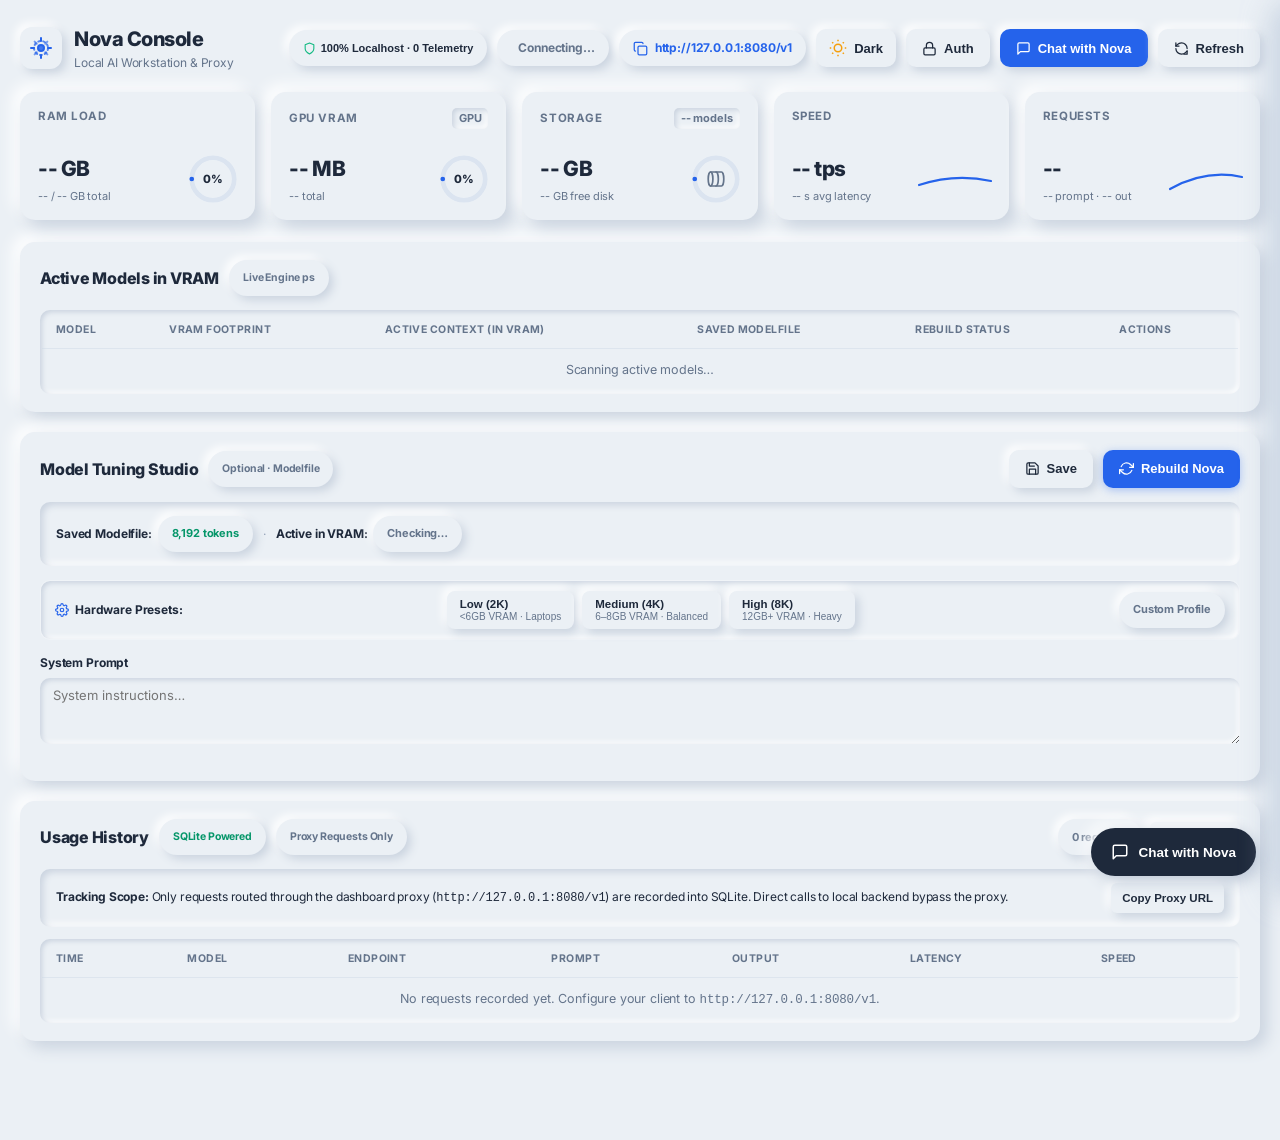
==== commit 7972a425: "feat(security): api security, request streaming limits, concurrency safety, and reliability overhaul" ====
--- a/app/templates/dashboard.html
+++ b/app/templates/dashboard.html
@@ -78,6 +78,10 @@
         </div>
         <span id="themeToggleLabel">Dark</span>
       </button>
+      <button id="authBtn" class="btn" title="LAN / API Authentication" onclick="openAuthModal()">
+        <svg class="icon" viewBox="0 0 24 24"><rect width="18" height="11" x="3" y="11" rx="2" ry="2"/><path d="M7 11V7a5 5 0 0 1 10 0v4"/></svg>
+        <span id="authBtnLabel">Auth</span>
+      </button>
       <button id="headerChatBtn" class="btn btn-blue" title="Open Nova Chat">
         <svg class="icon" viewBox="0 0 24 24"><path d="M21 15a2 2 0 0 1-2 2H7l-4 4V5a2 2 0 0 1 2-2h14a2 2 0 0 1 2 2z"/></svg>
         Chat with Nova
@@ -545,9 +549,9 @@
       <div style="display:flex; align-items:flex-start; gap:10px;">
         <span style="color:#10b981; font-size:15px;">✓</span>
         <div>
-          <strong style="font-size:12px; color:var(--ink);">100% Offline Loopback (`127.0.0.1` Only)</strong>
+          <strong style="font-size:12px; color:var(--ink);">100% Offline Loopback (`127.0.0.1` Default)</strong>
           <p style="margin:2px 0 0 0; font-size:11px; color:var(--ink-muted); line-height:1.4;">
-            Nova Console strictly binds to localhost. It does not open firewall ports, does not accept inbound traffic from your local network, and cannot be accessed externally.
+            Nova Console binds strictly to localhost. When LAN mode is explicitly enabled, all administrative and chat endpoints enforce cryptographic token authentication.
           </p>
         </div>
       </div>
@@ -556,7 +560,7 @@
         <div>
           <strong style="font-size:12px; color:var(--ink);">Zero Outbound Telemetry or Tracking</strong>
           <p style="margin:2px 0 0 0; font-size:11px; color:var(--ink-muted); line-height:1.4;">
-            No tracking pixels, no Google Analytics, no telemetry pings, and no account requirements. Your prompts, code, model weights, and tokens never leave your local drive.
+            No tracking pixels, analytics, or telemetry pings. Update checks are disabled by default (opt-in via <code>NOVA_CHECK_UPDATES=1</code> querying GitHub Releases).
           </p>
         </div>
       </div>
@@ -590,6 +594,36 @@
   </div>
 </div>
 
+<!-- LAN / API Authentication Modal -->
+<div id="authModal" class="modal-overlay" style="display:none;" onclick="if(event.target===this)closeAuthModal()">
+  <div class="modal-card" style="max-width:440px;">
+    <div style="display:flex; justify-content:space-between; align-items:center; margin-bottom:14px;">
+      <h3 style="margin:0; font-size:16px; font-weight:800; display:flex; align-items:center; gap:8px;">
+        <svg class="icon" viewBox="0 0 24 24" style="color:var(--accent-blue);"><rect width="18" height="11" x="3" y="11" rx="2" ry="2"/><path d="M7 11V7a5 5 0 0 1 10 0v4"/></svg>
+        Workstation Authentication
+      </h3>
+      <button class="btn btn-sm" onclick="closeAuthModal()" style="padding:2px 8px;">✕</button>
+    </div>
+    <p style="font-size:12.5px; color:var(--ink-muted); margin-bottom:12px; line-height:1.5;">
+      When LAN mode is enabled, API endpoints require administrative credentials. Loopback connections authenticate automatically; LAN connections require entering the administrative key.
+    </p>
+    <div style="background:var(--bg-inset); border-radius:8px; padding:10px 12px; margin-bottom:12px; font-size:11.5px; color:var(--ink-muted); line-height:1.45;">
+      <strong>Security Notice:</strong> Do not transmit administrative tokens over untrusted plain HTTP LANs. Use a TLS reverse proxy or encrypted VPN.
+    </div>
+    <div style="margin-bottom:14px;">
+      <label style="font-size:11.5px; font-weight:700; color:var(--ink-muted); display:block; margin-bottom:4px;">ADMIN KEY / API TOKEN</label>
+      <input type="password" id="authTokenInput" class="input-neu" placeholder="Enter administrative token..." style="width:100%; box-sizing:border-box; font-family:monospace; font-size:12px;">
+    </div>
+    <div style="display:flex; justify-content:space-between; align-items:center;">
+      <button class="btn btn-sm btn-danger" onclick="clearAuthToken()" style="font-size:11.5px;">Clear Token</button>
+      <div style="display:flex; gap:8px;">
+        <button class="btn btn-sm" onclick="closeAuthModal()">Cancel</button>
+        <button class="btn btn-sm btn-primary" onclick="saveAuthToken()">Save &amp; Connect</button>
+      </div>
+    </div>
+  </div>
+</div>
+
 <!-- Toast Container -->
 <div id="toastContainer"></div>
 
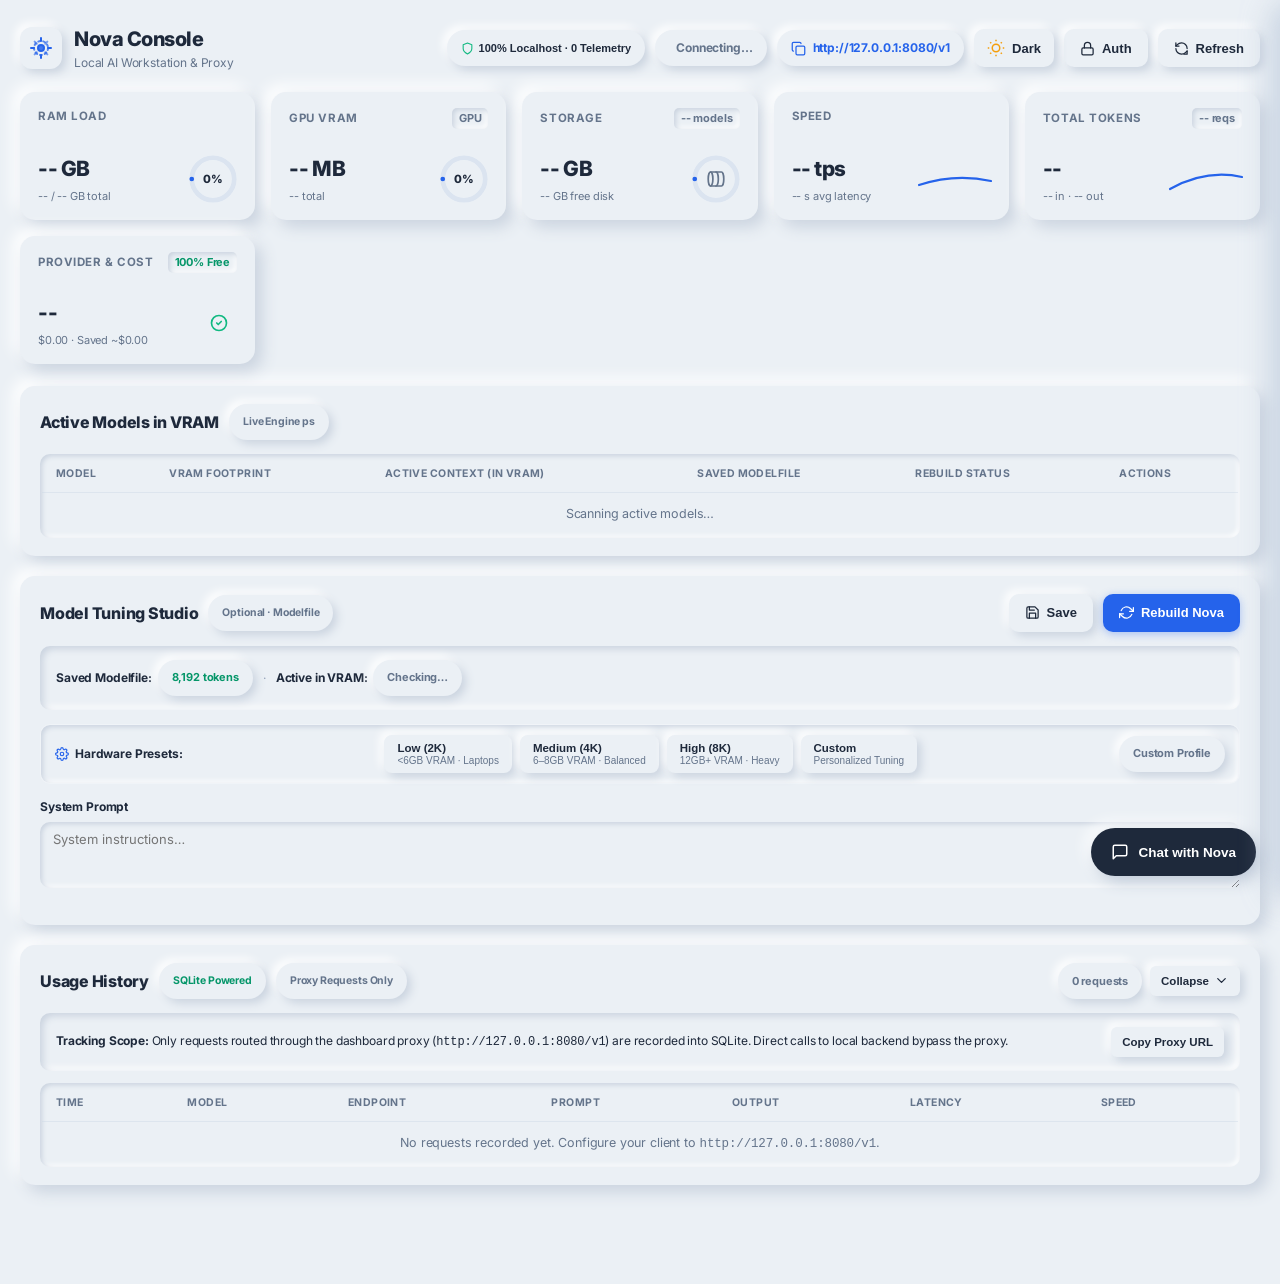
==== commit 0c5bb8a1: "feat(ui): redesign trust modal, add card metrics, human-friendly parameter names, and custom profile" ====
--- a/app/templates/dashboard.html
+++ b/app/templates/dashboard.html
@@ -18,7 +18,9 @@
   <link rel="preconnect" href="https://fonts.googleapis.com">
   <link rel="preconnect" href="https://fonts.gstatic.com" crossorigin>
   <link href="https://fonts.googleapis.com/css2?family=Inter:wght@400;500;600;700;800&family=JetBrains+Mono:wght@400;500;600;700&display=swap" rel="stylesheet">
-  <link rel="stylesheet" href="/static/css/dashboard.css">
+  <link rel="icon" type="image/svg+xml" href="/static/favicon.svg">
+  <link rel="alternate icon" href="/favicon.ico">
+  <link rel="stylesheet" href="/static/css/dashboard.css?v=2.1.0">
 </head>
 <body>
 
@@ -82,10 +84,6 @@
         <svg class="icon" viewBox="0 0 24 24"><rect width="18" height="11" x="3" y="11" rx="2" ry="2"/><path d="M7 11V7a5 5 0 0 1 10 0v4"/></svg>
         <span id="authBtnLabel">Auth</span>
       </button>
-      <button id="headerChatBtn" class="btn btn-blue" title="Open Nova Chat">
-        <svg class="icon" viewBox="0 0 24 24"><path d="M21 15a2 2 0 0 1-2 2H7l-4 4V5a2 2 0 0 1 2-2h14a2 2 0 0 1 2 2z"/></svg>
-        Chat with Nova
-      </button>
       <button id="refreshBtn" class="btn" title="Refresh">
         <svg class="icon" viewBox="0 0 24 24"><path d="M21 12a9 9 0 0 0-9-9 9.75 9.75 0 0 0-6.74 2.74L3 8"/><path d="M3 3v5h5"/><path d="M3 12a9 9 0 0 0 9 9 9.75 9.75 0 0 0 6.74-2.74L21 16"/><path d="M16 21h5v-5"/></svg>
         Refresh
@@ -178,21 +176,43 @@
       </div>
     </div>
 
-    <!-- Card 5: Proxied Requests (In-Card SVG Sparkline Trend) -->
+    <!-- Card 5: Total Tokens & Input/Output Activity -->
     <div class="stat-card">
       <div class="stat-head">
-        <span class="stat-label">Requests</span>
+        <span class="stat-label">Total Tokens</span>
+        <span class="tag-neu" id="requestsTag">-- reqs</span>
       </div>
       <div class="stat-body">
         <div>
-          <div class="stat-val" id="requestsVal">--</div>
-          <div class="stat-sub" id="tokensVal">-- prompt · -- out</div>
+          <div class="stat-val" id="totalTokensVal">--</div>
+          <div class="stat-sub" id="tokensVal">-- in · -- out</div>
+          <span id="requestsVal" style="display:none;">--</span>
         </div>
         <!-- In-Card Sparkline Graph -->
         <svg class="sparkline-svg" viewBox="0 0 72 36">
           <path id="reqSparkFill" class="spark-fill" d="M0,36 L72,36 Z"/>
           <path id="reqSparkLine" class="spark-line" d="M0,28 Q36,8 72,16"/>
         </svg>
+      </div>
+    </div>
+
+    <!-- Card 6: Active Provider & Cost Savings -->
+    <div class="stat-card">
+      <div class="stat-head">
+        <span class="stat-label">Provider &amp; Cost</span>
+        <span class="tag-neu" id="costTag" style="color:var(--ok);">100% Free</span>
+      </div>
+      <div class="stat-body">
+        <div>
+          <div class="stat-val" id="providerVal">--</div>
+          <div class="stat-sub" id="costVal">$0.00 · Saved ~$0.00</div>
+        </div>
+        <div style="width:36px; height:36px; border-radius:50%; background:var(--neu-inset); display:flex; align-items:center; justify-content:center; flex-shrink:0;" title="Local Zero-Cost Inference">
+          <svg width="18" height="18" viewBox="0 0 24 24" fill="none" stroke="currentColor" stroke-width="2.2" stroke-linecap="round" stroke-linejoin="round" style="color:#10b981;">
+            <circle cx="12" cy="12" r="10"></circle>
+            <path d="m9 12 2 2 4-4"></path>
+          </svg>
+        </div>
       </div>
     </div>
   </section>
@@ -273,6 +293,10 @@
         <button type="button" class="preset-btn" id="presetHighBtn" onclick="applyPreset('high')" title="Full power 8K context profile for 12+ GB VRAM">
           <span class="preset-title">High (8K)</span>
           <span class="preset-sub">12GB+ VRAM · Heavy</span>
+        </button>
+        <button type="button" class="preset-btn" id="presetCustomBtn" onclick="applyPreset('custom')" title="Custom Profile: customize context window, tokens, and temperature to your preference">
+          <span class="preset-title">Custom</span>
+          <span class="preset-sub">Personalized Tuning</span>
         </button>
       </div>
       <div class="preset-status-wrap">
@@ -530,65 +554,97 @@
 </div>
 
 <!-- Trust, Privacy & Legitimacy Modal -->
-<div id="trustModal" class="neu-modal-backdrop" style="display:none;">
-  <div class="neu-modal" style="max-width:560px;">
-    <div style="display:flex; align-items:center; justify-content:space-between; margin-bottom:14px;">
+<div id="trustModal" class="neu-modal-backdrop" style="display:none;" onclick="if(event.target===this)closeTrustModal()">
+  <div class="neu-modal" style="max-width:620px; padding:24px;">
+    <!-- Modal Header -->
+    <div style="display:flex; align-items:center; justify-content:space-between; margin-bottom:18px; padding-bottom:12px; border-bottom:1px solid rgba(148, 163, 184, 0.15);">
       <div style="display:flex; align-items:center; gap:12px;">
-        <div style="width:40px; height:40px; border-radius:12px; background:rgba(16, 185, 129, 0.12); color:#10b981; display:flex; align-items:center; justify-content:center; flex-shrink:0;">
-          <svg width="22" height="22" viewBox="0 0 24 24" fill="none" stroke="currentColor" stroke-width="2"><path d="M12 22s8-4 8-10V5l-8-3-8 3v7c0 6 8 10 8 10z"/></svg>
-        </div>
-        <div>
-          <h3 style="margin:0; font-size:16px; font-weight:800; color:var(--ink);">Trust &amp; Privacy Transparency</h3>
-          <div style="font-size:11.5px; color:var(--ink-muted);">Built for the local AI enthusiast community · 100% Legit &amp; Open Source</div>
-        </div>
-      </div>
-      <button class="btn btn-sm" onclick="closeTrustModal()" style="border-radius:50%; width:28px; height:28px; padding:0; display:flex; align-items:center; justify-content:center;">✕</button>
-    </div>
-
-    <div class="neu-inset-well" style="margin-bottom:14px; padding:12px; display:flex; flex-direction:column; gap:10px;">
-      <div style="display:flex; align-items:flex-start; gap:10px;">
-        <span style="color:#10b981; font-size:15px;">✓</span>
-        <div>
-          <strong style="font-size:12px; color:var(--ink);">100% Offline Loopback (`127.0.0.1` Default)</strong>
-          <p style="margin:2px 0 0 0; font-size:11px; color:var(--ink-muted); line-height:1.4;">
-            Nova Console binds strictly to localhost. When LAN mode is explicitly enabled, all administrative and chat endpoints enforce cryptographic token authentication.
-          </p>
-        </div>
-      </div>
-      <div style="display:flex; align-items:flex-start; gap:10px;">
-        <span style="color:#10b981; font-size:15px;">✓</span>
-        <div>
-          <strong style="font-size:12px; color:var(--ink);">Zero Outbound Telemetry or Tracking</strong>
-          <p style="margin:2px 0 0 0; font-size:11px; color:var(--ink-muted); line-height:1.4;">
-            No tracking pixels, analytics, or telemetry pings. Update checks are disabled by default (opt-in via <code>NOVA_CHECK_UPDATES=1</code> querying GitHub Releases).
-          </p>
-        </div>
-      </div>
-      <div style="display:flex; align-items:flex-start; gap:10px;">
-        <span style="color:#10b981; font-size:15px;">✓</span>
-        <div>
-          <strong style="font-size:12px; color:var(--ink);">Strict Command Approval Sandbox</strong>
-          <p style="margin:2px 0 0 0; font-size:11px; color:var(--ink-muted); line-height:1.4;">
-            AI models cannot run silent background terminal commands. Every command requires an explicit modal review with risk analysis before execution.
-          </p>
-        </div>
-      </div>
-      <div style="display:flex; align-items:flex-start; gap:10px;">
-        <span style="color:#10b981; font-size:15px;">✓</span>
-        <div>
-          <strong style="font-size:12px; color:var(--ink);">Fully Inspectable Open Source (MIT)</strong>
-          <p style="margin:2px 0 0 0; font-size:11px; color:var(--ink-muted); line-height:1.4;">
-            No closed-source DLLs or obfuscated blobs. You can read, audit, and modify every line of Python and JavaScript, or run directly via <code>python launch.py</code> without compiling.
-          </p>
-        </div>
-      </div>
-    </div>
-
-    <div style="display:flex; justify-content:space-between; align-items:center; flex-wrap:wrap; gap:8px;">
-      <span style="font-size:11px; color:var(--ink-subtle);">License: <strong>MIT Open Source</strong></span>
+        <div style="width:42px; height:42px; border-radius:12px; background:rgba(16, 185, 129, 0.12); color:#10b981; display:flex; align-items:center; justify-content:center; flex-shrink:0;">
+          <svg width="22" height="22" viewBox="0 0 24 24" fill="none" stroke="currentColor" stroke-width="2.2" stroke-linecap="round" stroke-linejoin="round">
+            <path d="M12 22s8-4 8-10V5l-8-3-8 3v7c0 6 8 10 8 10z"/>
+          </svg>
+        </div>
+        <div>
+          <h3 style="margin:0; font-size:17px; font-weight:800; color:var(--ink);">Trust &amp; Privacy Transparency</h3>
+          <div style="font-size:12px; color:var(--ink-muted); margin-top:2px;">Local-First AI Workstation · 100% Private &amp; Open Source</div>
+        </div>
+      </div>
+      <button class="btn btn-sm" onclick="closeTrustModal()" style="border-radius:50%; width:28px; height:28px; padding:0; display:flex; align-items:center; justify-content:center;" title="Close">✕</button>
+    </div>
+
+    <!-- 4 Clean Cards Grid -->
+    <div style="display:grid; grid-template-columns:repeat(auto-fit, minmax(260px, 1fr)); gap:12px; margin-bottom:18px;">
+      
+      <!-- Card 1: Localhost Loopback -->
+      <div class="neu-inset-well" style="padding:14px; border-radius:12px; display:flex; flex-direction:column; gap:6px;">
+        <div style="display:flex; justify-content:space-between; align-items:center;">
+          <div style="display:flex; align-items:center; gap:8px;">
+            <svg width="16" height="16" viewBox="0 0 24 24" fill="none" stroke="#10b981" stroke-width="2.2"><path d="M12 22s8-4 8-10V5l-8-3-8 3v7c0 6 8 10 8 10z"/></svg>
+            <strong style="font-size:12.5px; color:var(--ink);">100% Offline Loopback</strong>
+          </div>
+          <span class="tag-neu" style="font-size:10px; color:#10b981;">127.0.0.1</span>
+        </div>
+        <p style="margin:0; font-size:11.5px; color:var(--ink-muted); line-height:1.45;">
+          Binds strictly to local loopback by default. LAN mode requires explicit configuration and enforces cryptographic token authentication.
+        </p>
+      </div>
+
+      <!-- Card 2: Zero Telemetry -->
+      <div class="neu-inset-well" style="padding:14px; border-radius:12px; display:flex; flex-direction:column; gap:6px;">
+        <div style="display:flex; justify-content:space-between; align-items:center;">
+          <div style="display:flex; align-items:center; gap:8px;">
+            <svg width="16" height="16" viewBox="0 0 24 24" fill="none" stroke="#3b82f6" stroke-width="2.2"><path d="M17.94 17.94A10.07 10.07 0 0 1 12 20c-7 0-11-8-11-8a18.45 18.45 0 0 1 5.06-5.94M9.9 4.24A9.12 9.12 0 0 1 12 4c7 0 11 8 11 8a18.5 18.5 0 0 1-2.16 3.19m-6.72-1.07a3 3 0 1 1-4.24-4.24"/><line x1="1" y1="1" x2="23" y2="23"/></svg>
+            <strong style="font-size:12.5px; color:var(--ink);">Zero Telemetry</strong>
+          </div>
+          <span class="tag-neu" style="font-size:10px; color:#3b82f6;">0 Tracking</span>
+        </div>
+        <p style="margin:0; font-size:11.5px; color:var(--ink-muted); line-height:1.45;">
+          No tracking pixels, analytics beacons, or remote telemetry. Update checks are strictly opt-in and disabled by default.
+        </p>
+      </div>
+
+      <!-- Card 3: Command Sandbox -->
+      <div class="neu-inset-well" style="padding:14px; border-radius:12px; display:flex; flex-direction:column; gap:6px;">
+        <div style="display:flex; justify-content:space-between; align-items:center;">
+          <div style="display:flex; align-items:center; gap:8px;">
+            <svg width="16" height="16" viewBox="0 0 24 24" fill="none" stroke="#f59e0b" stroke-width="2.2"><polyline points="4 17 10 11 4 5"/><line x1="12" y1="19" x2="20" y2="19"/></svg>
+            <strong style="font-size:12.5px; color:var(--ink);">Explicit Sandbox</strong>
+          </div>
+          <span class="tag-neu" style="font-size:10px; color:#f59e0b;">HMAC Protected</span>
+        </div>
+        <p style="margin:0; font-size:11.5px; color:var(--ink-muted); line-height:1.45;">
+          AI models cannot execute commands silently. Every terminal action requires single-use cryptographic token approval and modal confirmation.
+        </p>
+      </div>
+
+      <!-- Card 4: Auditable Open Source -->
+      <div class="neu-inset-well" style="padding:14px; border-radius:12px; display:flex; flex-direction:column; gap:6px;">
+        <div style="display:flex; justify-content:space-between; align-items:center;">
+          <div style="display:flex; align-items:center; gap:8px;">
+            <svg width="16" height="16" viewBox="0 0 24 24" fill="none" stroke="#8b5cf6" stroke-width="2.2"><polyline points="16 18 22 12 16 6"/><polyline points="8 6 2 12 8 18"/></svg>
+            <strong style="font-size:12.5px; color:var(--ink);">MIT Open Source</strong>
+          </div>
+          <span class="tag-neu" style="font-size:10px; color:#8b5cf6;">100% Auditable</span>
+        </div>
+        <p style="margin:0; font-size:11.5px; color:var(--ink-muted); line-height:1.45;">
+          No binary blobs or obfuscated code. Fully auditable Python and vanilla JavaScript you can run, inspect, and modify freely.
+        </p>
+      </div>
+
+    </div>
+
+    <!-- Modal Footer -->
+    <div style="display:flex; justify-content:space-between; align-items:center; flex-wrap:wrap; gap:8px; padding-top:12px; border-top:1px solid rgba(148, 163, 184, 0.15);">
+      <div style="display:flex; align-items:center; gap:6px; font-size:11.5px; color:var(--ink-muted);">
+        <span class="dot" style="background:#10b981; width:7px; height:7px; border-radius:50%; display:inline-block;"></span>
+        <span>Verified Localhost Environment</span>
+      </div>
       <div style="display:flex; gap:8px;">
-        <button class="btn btn-sm" onclick="window.open('https://github.com/ad4rshp/nova-console', '_blank')">View GitHub Source</button>
-        <button class="btn btn-sm btn-primary" onclick="closeTrustModal()">Close</button>
+        <button class="btn btn-sm" onclick="window.open('https://github.com/ad4rshp/nova-console', '_blank')">
+          <svg class="icon" viewBox="0 0 24 24" style="width:13px;height:13px;"><path d="M9 19c-5 1.5-5-2.5-7-3m14 6v-3.87a3.37 3.37 0 0 0-.94-2.61c3.14-.35 6.44-1.54 6.44-7A5.44 5.44 0 0 0 20 4.77 5.07 5.07 0 0 0 19.91 1S18.73.65 16 2.48a13.38 13.38 0 0 0-7 0C6.27.65 5.09 1 5.09 1A5.07 5.07 0 0 0 5 4.77a5.44 5.44 0 0 0-1.5 3.78c0 5.42 3.3 6.61 6.44 7A3.37 3.37 0 0 0 9 18.13V22"/></svg>
+          GitHub Repository
+        </button>
+        <button class="btn btn-sm btn-primary" onclick="closeTrustModal()">Got It</button>
       </div>
     </div>
   </div>
@@ -628,6 +684,6 @@
 <div id="toastContainer"></div>
 
   <!-- Modular Dashboard Scripts -->
-  <script src="/static/js/dashboard.js"></script>
+  <script src="/static/js/dashboard.js?v=2.1.0"></script>
 </body>
 </html>
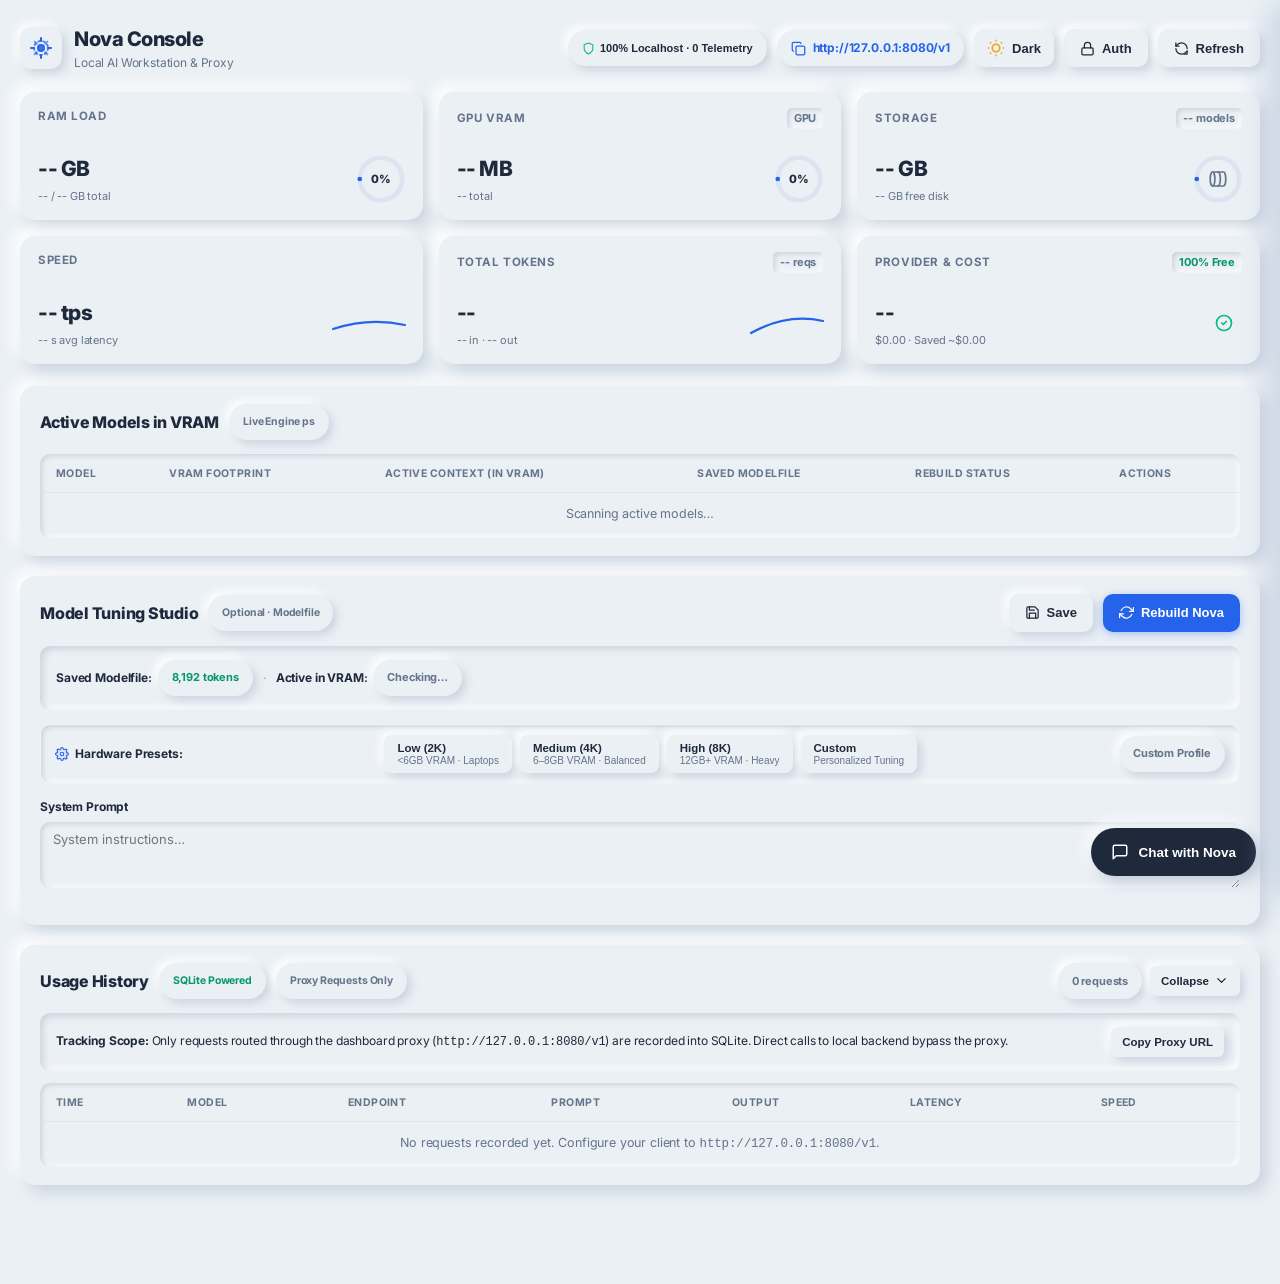
==== commit bcd1c468: "fix(ui): balance metric cards grid, clean tuning parameters, style auth modal, and improve responsiv" ====
--- a/app/templates/dashboard.html
+++ b/app/templates/dashboard.html
@@ -52,10 +52,6 @@
         <svg class="icon" viewBox="0 0 24 24" style="width:13px;height:13px;color:#10b981;"><path d="M12 22s8-4 8-10V5l-8-3-8 3v7c0 6 8 10 8 10z"/></svg>
         <span style="font-size:11px; font-weight:600; color:var(--ink);">100% Localhost · 0 Telemetry</span>
       </button>
-      <span id="statusPill" class="neu-pill">
-        <span class="dot"></span>
-        <span id="statusText">Connecting…</span>
-      </span>
       <span id="proxyPill" class="neu-pill proxy" title="Click to copy proxy URL">
         <svg class="icon" viewBox="0 0 24 24"><rect width="14" height="14" x="8" y="8" rx="2" ry="2"/><path d="M4 16c-1.1 0-2-.9-2-2V4c0-1.1.9-2 2-2h10c1.1 0 2 .9 2 2"/></svg>
         http://127.0.0.1:8080/v1
@@ -651,26 +647,36 @@
 </div>
 
 <!-- LAN / API Authentication Modal -->
-<div id="authModal" class="modal-overlay" style="display:none;" onclick="if(event.target===this)closeAuthModal()">
-  <div class="modal-card" style="max-width:440px;">
-    <div style="display:flex; justify-content:space-between; align-items:center; margin-bottom:14px;">
-      <h3 style="margin:0; font-size:16px; font-weight:800; display:flex; align-items:center; gap:8px;">
-        <svg class="icon" viewBox="0 0 24 24" style="color:var(--accent-blue);"><rect width="18" height="11" x="3" y="11" rx="2" ry="2"/><path d="M7 11V7a5 5 0 0 1 10 0v4"/></svg>
-        Workstation Authentication
-      </h3>
-      <button class="btn btn-sm" onclick="closeAuthModal()" style="padding:2px 8px;">✕</button>
-    </div>
-    <p style="font-size:12.5px; color:var(--ink-muted); margin-bottom:12px; line-height:1.5;">
+<div id="authModal" class="neu-modal-backdrop" style="display:none;" onclick="if(event.target===this)closeAuthModal()">
+  <div class="neu-modal" style="max-width:480px; padding:24px;">
+    <!-- Modal Header -->
+    <div style="display:flex; align-items:center; justify-content:space-between; margin-bottom:16px; padding-bottom:12px; border-bottom:1px solid rgba(148, 163, 184, 0.15);">
+      <div style="display:flex; align-items:center; gap:12px;">
+        <div style="width:38px; height:38px; border-radius:10px; background:rgba(37, 99, 235, 0.12); color:var(--accent-blue); display:flex; align-items:center; justify-content:center; flex-shrink:0;">
+          <svg class="icon" viewBox="0 0 24 24" style="width:20px;height:20px;"><rect width="18" height="11" x="3" y="11" rx="2" ry="2"/><path d="M7 11V7a5 5 0 0 1 10 0v4"/></svg>
+        </div>
+        <div>
+          <h3 style="margin:0; font-size:16px; font-weight:800; color:var(--ink);">Workstation Authentication</h3>
+          <div style="font-size:11.5px; color:var(--ink-muted); margin-top:2px;">LAN &amp; Remote API Access Security</div>
+        </div>
+      </div>
+      <button class="btn btn-sm" onclick="closeAuthModal()" style="border-radius:50%; width:28px; height:28px; padding:0; display:flex; align-items:center; justify-content:center;" title="Close">✕</button>
+    </div>
+
+    <p style="font-size:12px; color:var(--ink-muted); margin-bottom:14px; line-height:1.5;">
       When LAN mode is enabled, API endpoints require administrative credentials. Loopback connections authenticate automatically; LAN connections require entering the administrative key.
     </p>
-    <div style="background:var(--bg-inset); border-radius:8px; padding:10px 12px; margin-bottom:12px; font-size:11.5px; color:var(--ink-muted); line-height:1.45;">
-      <strong>Security Notice:</strong> Do not transmit administrative tokens over untrusted plain HTTP LANs. Use a TLS reverse proxy or encrypted VPN.
-    </div>
-    <div style="margin-bottom:14px;">
-      <label style="font-size:11.5px; font-weight:700; color:var(--ink-muted); display:block; margin-bottom:4px;">ADMIN KEY / API TOKEN</label>
-      <input type="password" id="authTokenInput" class="input-neu" placeholder="Enter administrative token..." style="width:100%; box-sizing:border-box; font-family:monospace; font-size:12px;">
-    </div>
-    <div style="display:flex; justify-content:space-between; align-items:center;">
+
+    <div class="neu-inset-well" style="padding:12px 14px; border-radius:10px; margin-bottom:16px; font-size:11.5px; color:var(--ink-muted); line-height:1.45;">
+      <strong style="color:var(--ink);">Security Notice:</strong> Do not transmit administrative tokens over untrusted plain HTTP LANs. Use a TLS reverse proxy or encrypted VPN.
+    </div>
+
+    <div style="margin-bottom:18px;">
+      <label for="authTokenInput" style="font-size:11.5px; font-weight:700; color:var(--ink-muted); display:block; margin-bottom:6px;">ADMIN KEY / API TOKEN</label>
+      <input type="password" id="authTokenInput" class="input-neu" placeholder="Enter administrative token..." style="width:100%; box-sizing:border-box; font-family:monospace; font-size:12.5px; padding:10px 14px;">
+    </div>
+
+    <div style="display:flex; justify-content:space-between; align-items:center; padding-top:12px; border-top:1px solid rgba(148, 163, 184, 0.15);">
       <button class="btn btn-sm btn-danger" onclick="clearAuthToken()" style="font-size:11.5px;">Clear Token</button>
       <div style="display:flex; gap:8px;">
         <button class="btn btn-sm" onclick="closeAuthModal()">Cancel</button>
--- a/static/css/dashboard.css
+++ b/static/css/dashboard.css
@@ -452,7 +452,7 @@
     /* Uniform Metric Cards (Identical Size & Proportions) */
     .metrics-grid {
       display: grid;
-      grid-template-columns: repeat(auto-fit, minmax(215px, 1fr));
+      grid-template-columns: repeat(3, 1fr);
       gap: 16px;
       margin-bottom: 22px;
     }
@@ -940,7 +940,7 @@
 
     .params-grid {
       display: grid;
-      grid-template-columns: repeat(auto-fit, minmax(170px, 1fr));
+      grid-template-columns: repeat(3, 1fr);
       gap: 12px;
       margin-top: 14px;
     }
@@ -1757,8 +1757,161 @@
       stroke-linejoin: round;
     }
 
-    @media (max-width: 768px) {
-      body { padding: 14px 12px; }
-      .header { flex-direction: column; align-items: flex-start; }
-      .chat-sidebar { width: 100vw; border-radius: 0; }
-    }
+    /* ==========================================================================
+       Comprehensive Responsive Design (Mobile, Tablet, Desktop, Ultrawide)
+       ========================================================================== */
+
+    /* Ultrawide Displays (>= 1500px): All 6 cards in a single clean row */
+    @media (min-width: 1500px) {
+      .metrics-grid {
+        grid-template-columns: repeat(6, 1fr);
+      }
+      .params-grid {
+        grid-template-columns: repeat(6, 1fr);
+      }
+    }
+
+    /* Tablets & Medium Screens (768px - 992px) */
+    @media (max-width: 992px) {
+      .metrics-grid {
+        grid-template-columns: repeat(2, 1fr);
+        gap: 14px;
+      }
+      .params-grid {
+        grid-template-columns: repeat(2, 1fr);
+        gap: 10px;
+      }
+      .header {
+        flex-wrap: wrap;
+        gap: 14px;
+      }
+      .header-actions {
+        flex-wrap: wrap;
+        gap: 8px;
+      }
+      .panel-head {
+        flex-wrap: wrap;
+        gap: 10px;
+      }
+      .studio-preset-bar {
+        gap: 10px;
+      }
+    }
+
+    /* Small Tablets & Large Phones (600px - 767px) */
+    @media (max-width: 767px) {
+      body {
+        padding: 14px 12px;
+      }
+      .header {
+        flex-direction: column;
+        align-items: flex-start;
+        gap: 12px;
+      }
+      .header-brand {
+        width: 100%;
+      }
+      .header-actions {
+        width: 100%;
+        display: flex;
+        flex-wrap: wrap;
+        align-items: center;
+        gap: 8px;
+      }
+      .metrics-grid {
+        grid-template-columns: repeat(2, 1fr);
+        gap: 12px;
+        margin-bottom: 18px;
+      }
+      .stat-card {
+        padding: 14px 15px;
+        min-height: 118px;
+      }
+      .stat-val {
+        font-size: 19px;
+      }
+      .studio-preset-bar {
+        flex-direction: column;
+        align-items: stretch;
+      }
+      .preset-buttons {
+        width: 100%;
+        display: flex;
+        flex-wrap: wrap;
+        gap: 8px;
+      }
+      .preset-btn {
+        flex: 1 1 calc(50% - 6px);
+      }
+      .preset-status-wrap {
+        display: flex;
+        justify-content: flex-end;
+      }
+      .panel {
+        padding: 18px 16px;
+        margin-bottom: 18px;
+      }
+      .chat-sidebar {
+        width: 100vw;
+        max-width: 100vw;
+        border-radius: 0;
+      }
+      .floating-chat-btn {
+        bottom: 16px;
+        right: 16px;
+        padding: 10px 16px;
+        font-size: 13px;
+      }
+    }
+
+    /* Small Mobile Phones (< 600px) */
+    @media (max-width: 599px) {
+      body {
+        padding: 10px 8px;
+      }
+      .metrics-grid {
+        grid-template-columns: 1fr;
+        gap: 10px;
+      }
+      .params-grid {
+        grid-template-columns: 1fr;
+        gap: 8px;
+      }
+      .stat-card {
+        padding: 12px 14px;
+        min-height: auto;
+      }
+      .stat-val {
+        font-size: 18px;
+      }
+      .preset-btn {
+        flex: 1 1 100%;
+      }
+      .panel-head {
+        flex-direction: column;
+        align-items: flex-start;
+      }
+      .panel-title {
+        font-size: 15px;
+      }
+      .neu-modal {
+        width: 95%;
+        max-width: 95%;
+        padding: 16px;
+        margin: 8px;
+      }
+      .header-actions .btn,
+      .header-actions .neu-pill,
+      .header-actions .theme-toggle-btn {
+        font-size: 11px;
+      }
+      #proxyPill {
+        max-width: 100%;
+        overflow: hidden;
+        text-overflow: ellipsis;
+        white-space: nowrap;
+      }
+      .neu-table-wrap {
+        -webkit-overflow-scrolling: touch;
+      }
+    }
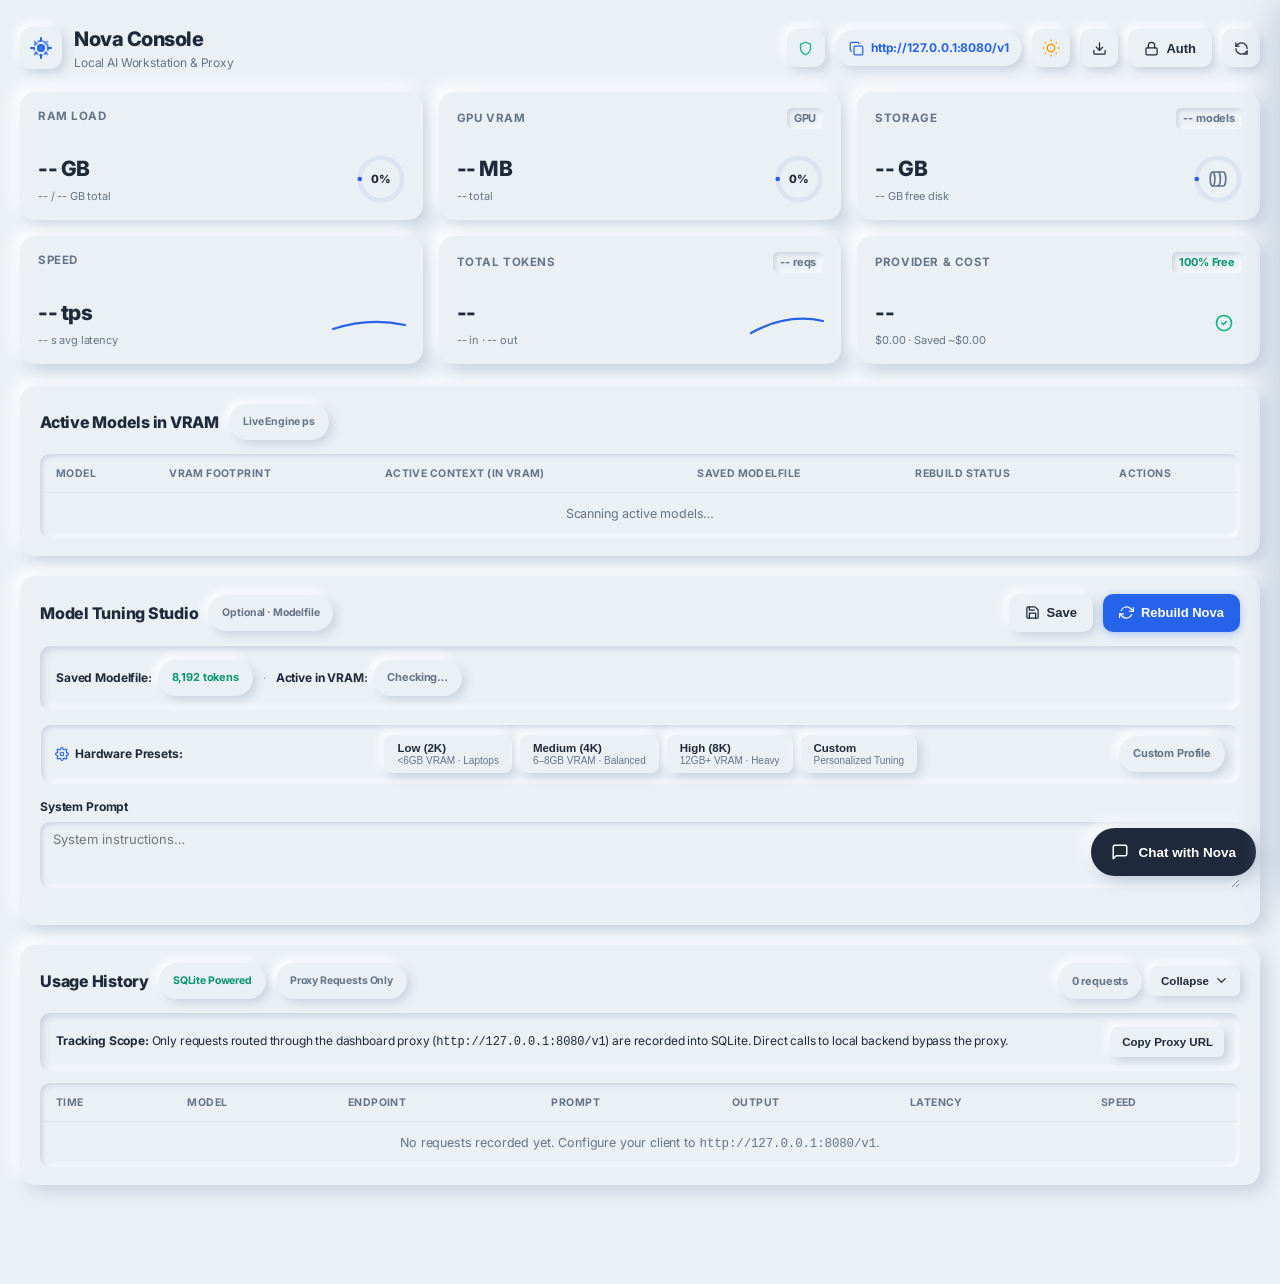
==== commit 04c4aa47: "feat(ui): convert header action buttons to sleek icon-only design and add manual update check button" ====
--- a/app/templates/dashboard.html
+++ b/app/templates/dashboard.html
@@ -47,17 +47,16 @@
         <span class="dot" style="background:#3b82f6; box-shadow:0 0 8px rgba(59, 130, 246, 0.8);"></span>
         <span id="updatePillText">Update Available</span>
       </a>
-      <!-- Trust & Privacy Audit Badge -->
-      <button id="trustBadgeBtn" class="neu-pill" style="cursor:pointer; display:inline-flex; align-items:center; gap:5px; border:none;" onclick="openTrustModal()" title="View Open Source & Privacy Transparency Report">
-        <svg class="icon" viewBox="0 0 24 24" style="width:13px;height:13px;color:#10b981;"><path d="M12 22s8-4 8-10V5l-8-3-8 3v7c0 6 8 10 8 10z"/></svg>
-        <span style="font-size:11px; font-weight:600; color:var(--ink);">100% Localhost · 0 Telemetry</span>
+      <!-- Trust & Privacy Audit Badge (Icon Only) -->
+      <button id="trustBadgeBtn" class="btn btn-icon" onclick="openTrustModal()" title="100% Localhost · 0 Telemetry (Privacy &amp; Trust Report)" aria-label="100% Localhost · 0 Telemetry">
+        <svg class="icon" viewBox="0 0 24 24" style="color:#10b981;"><path d="M12 22s8-4 8-10V5l-8-3-8 3v7c0 6 8 10 8 10z"/></svg>
       </button>
       <span id="proxyPill" class="neu-pill proxy" title="Click to copy proxy URL">
         <svg class="icon" viewBox="0 0 24 24"><rect width="14" height="14" x="8" y="8" rx="2" ry="2"/><path d="M4 16c-1.1 0-2-.9-2-2V4c0-1.1.9-2 2-2h10c1.1 0 2 .9 2 2"/></svg>
         http://127.0.0.1:8080/v1
       </span>
-      <!-- Animated Theme Toggle Button -->
-      <button id="themeToggleBtn" class="theme-toggle-btn" title="Switch Theme (Dark / Light)" aria-label="Toggle Dark Mode">
+      <!-- Animated Theme Toggle Button (Icon Only) -->
+      <button id="themeToggleBtn" class="theme-toggle-btn btn-icon" title="Switch Theme (Dark / Light)" aria-label="Toggle Dark Mode">
         <div class="theme-icon-wrap">
           <svg class="theme-icon sun-icon" viewBox="0 0 24 24" fill="none" stroke="currentColor" stroke-width="2">
             <circle cx="12" cy="12" r="5"></circle>
@@ -74,15 +73,22 @@
             <path d="M21 12.79A9 9 0 1 1 11.21 3 7 7 0 0 0 21 12.79z"></path>
           </svg>
         </div>
-        <span id="themeToggleLabel">Dark</span>
+      </button>
+      <!-- Manual Update Check Button (Icon Only) -->
+      <button id="checkUpdateBtn" class="btn btn-icon" title="Check for Updates" aria-label="Check for Updates" onclick="triggerManualUpdateCheck()">
+        <svg id="checkUpdateIcon" class="icon" viewBox="0 0 24 24">
+          <path d="M21 15v4a2 2 0 0 1-2 2H5a2 2 0 0 1-2-2v-4"/>
+          <polyline points="7 10 12 15 17 10"/>
+          <line x1="12" y1="15" x2="12" y2="3"/>
+        </svg>
       </button>
       <button id="authBtn" class="btn" title="LAN / API Authentication" onclick="openAuthModal()">
         <svg class="icon" viewBox="0 0 24 24"><rect width="18" height="11" x="3" y="11" rx="2" ry="2"/><path d="M7 11V7a5 5 0 0 1 10 0v4"/></svg>
         <span id="authBtnLabel">Auth</span>
       </button>
-      <button id="refreshBtn" class="btn" title="Refresh">
+      <!-- Refresh Dashboard (Icon Only) -->
+      <button id="refreshBtn" class="btn btn-icon" title="Refresh Dashboard" aria-label="Refresh">
         <svg class="icon" viewBox="0 0 24 24"><path d="M21 12a9 9 0 0 0-9-9 9.75 9.75 0 0 0-6.74 2.74L3 8"/><path d="M3 3v5h5"/><path d="M3 12a9 9 0 0 0 9 9 9.75 9.75 0 0 0 6.74-2.74L21 16"/><path d="M16 21h5v-5"/></svg>
-        Refresh
       </button>
     </div>
   </header>
--- a/static/css/dashboard.css
+++ b/static/css/dashboard.css
@@ -313,8 +313,11 @@
 
     /* Animated Theme Toggle Button */
     .theme-toggle-btn {
+      width: 38px;
       height: 38px;
-      padding: 0 13px;
+      min-width: 38px;
+      min-height: 38px;
+      padding: 0;
       border-radius: var(--r-sm);
       background: var(--bg);
       box-shadow: var(--neu-extruded-sm);
@@ -322,13 +325,12 @@
       border: none;
       display: inline-flex;
       align-items: center;
-      gap: 7px;
-      font-size: 13px;
-      font-weight: 700;
+      justify-content: center;
       cursor: pointer;
       position: relative;
       user-select: none;
       transition: all 0.25s var(--ease);
+      flex-shrink: 0;
     }
 
     .theme-toggle-btn:hover {
@@ -339,6 +341,20 @@
     .theme-toggle-btn:active {
       box-shadow: var(--neu-pressed);
       transform: translateY(0);
+    }
+
+    html[data-theme="dark"] .theme-toggle-btn {
+      background: #181d26;
+      color: #f1f5f9;
+      box-shadow: 3px 3px 8px #090b0f, -2px -2px 6px #1f2533;
+      border: 1px solid rgba(255, 255, 255, 0.05);
+    }
+
+    html[data-theme="dark"] .theme-toggle-btn:hover {
+      background: #1e2531;
+      color: #ffffff;
+      box-shadow: 4px 4px 12px #07090c, -3px -3px 9px #232a38;
+      border-color: rgba(255, 255, 255, 0.1);
     }
 
     .theme-icon-wrap {
@@ -586,6 +602,24 @@
       opacity: 0.5;
       cursor: not-allowed;
       box-shadow: none;
+    }
+    .btn-icon {
+      width: 38px !important;
+      height: 38px !important;
+      min-width: 38px !important;
+      min-height: 38px !important;
+      padding: 0 !important;
+      display: inline-flex !important;
+      align-items: center !important;
+      justify-content: center !important;
+      flex-shrink: 0;
+    }
+    @keyframes iconSpin {
+      from { transform: rotate(0deg); }
+      to { transform: rotate(360deg); }
+    }
+    .icon-spin {
+      animation: iconSpin 0.9s linear infinite;
     }
     .btn-primary {
       background: #2563eb;
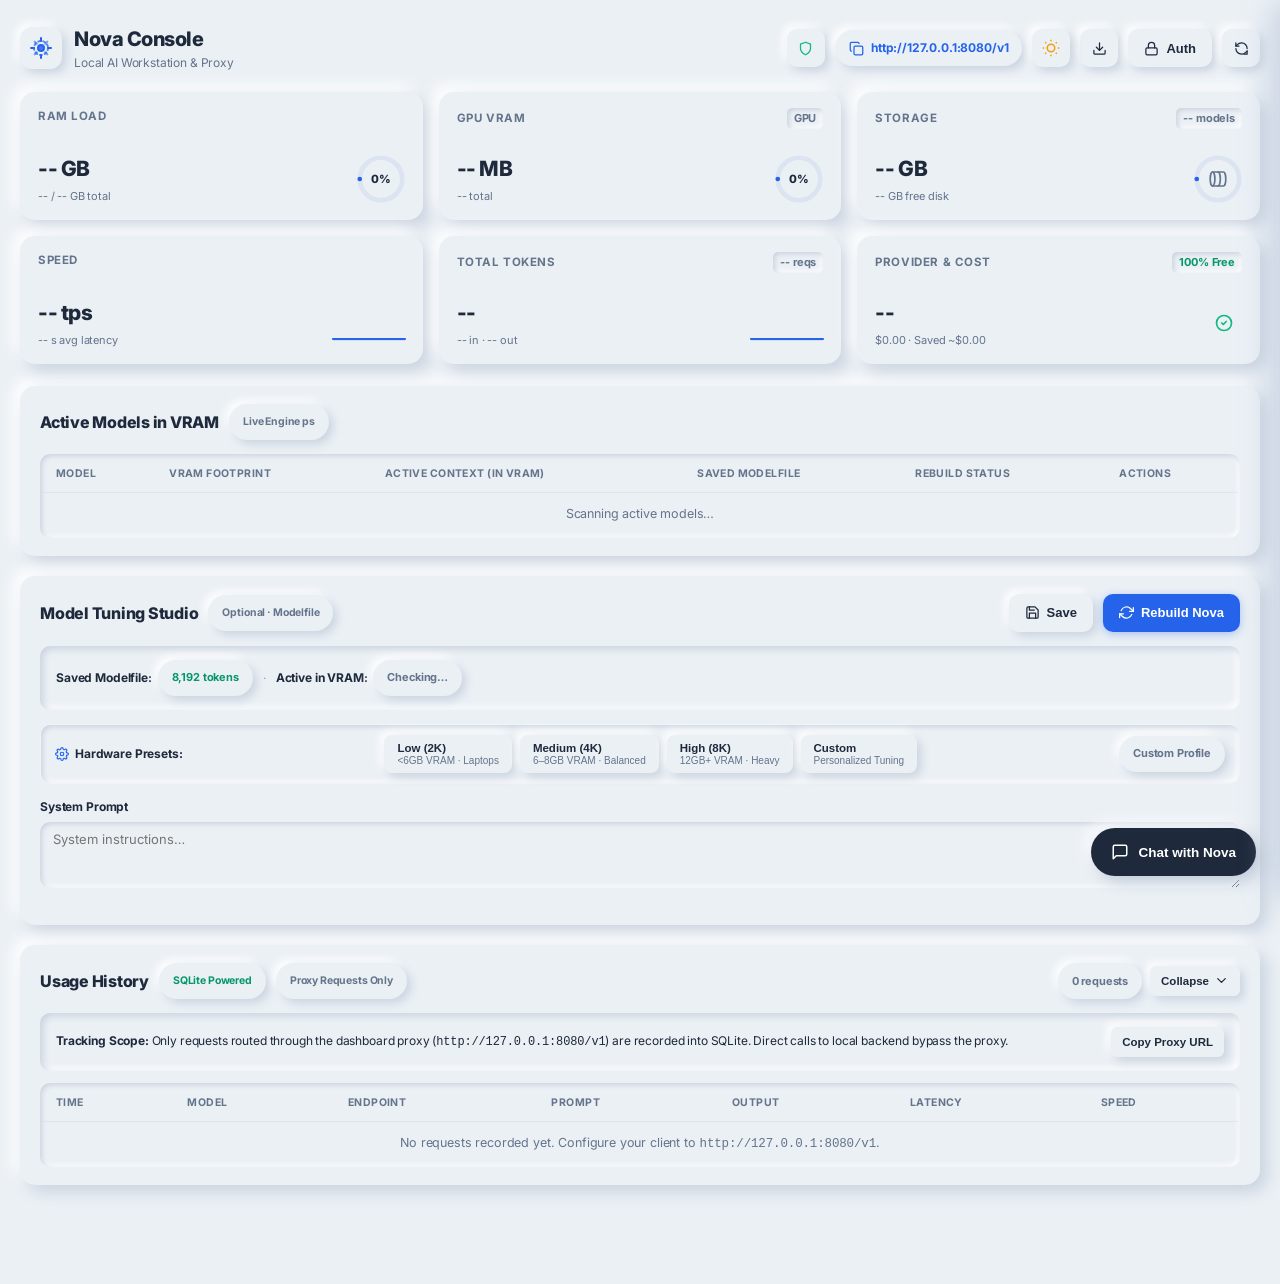
==== commit c34d0afa: "fix(dashboard): accurately calculate and display input/output tokens and real sparkline activity" ====
--- a/app/templates/dashboard.html
+++ b/app/templates/dashboard.html
@@ -75,7 +75,7 @@
         </div>
       </button>
       <!-- Manual Update Check Button (Icon Only) -->
-      <button id="checkUpdateBtn" class="btn btn-icon" title="Check for Updates" aria-label="Check for Updates" onclick="triggerManualUpdateCheck()">
+      <button id="checkUpdateBtn" class="btn btn-icon" title="Check for Updates" aria-label="Check for Updates">
         <svg id="checkUpdateIcon" class="icon" viewBox="0 0 24 24">
           <path d="M21 15v4a2 2 0 0 1-2 2H5a2 2 0 0 1-2-2v-4"/>
           <polyline points="7 10 12 15 17 10"/>
@@ -172,8 +172,8 @@
         </div>
         <!-- In-Card Sparkline Graph -->
         <svg class="sparkline-svg" viewBox="0 0 72 36">
-          <path id="tpsSparkFill" class="spark-fill" d="M0,36 L72,36 Z"/>
-          <path id="tpsSparkLine" class="spark-line" d="M0,24 Q36,12 72,20"/>
+          <path id="tpsSparkFill" class="spark-fill" d="M0,36 L0,34 L72,34 L72,36 Z"/>
+          <path id="tpsSparkLine" class="spark-line" d="M0,34 L72,34"/>
         </svg>
       </div>
     </div>
@@ -192,8 +192,8 @@
         </div>
         <!-- In-Card Sparkline Graph -->
         <svg class="sparkline-svg" viewBox="0 0 72 36">
-          <path id="reqSparkFill" class="spark-fill" d="M0,36 L72,36 Z"/>
-          <path id="reqSparkLine" class="spark-line" d="M0,28 Q36,8 72,16"/>
+          <path id="reqSparkFill" class="spark-fill" d="M0,36 L0,34 L72,34 L72,36 Z"/>
+          <path id="reqSparkLine" class="spark-line" d="M0,34 L72,34"/>
         </svg>
       </div>
     </div>
